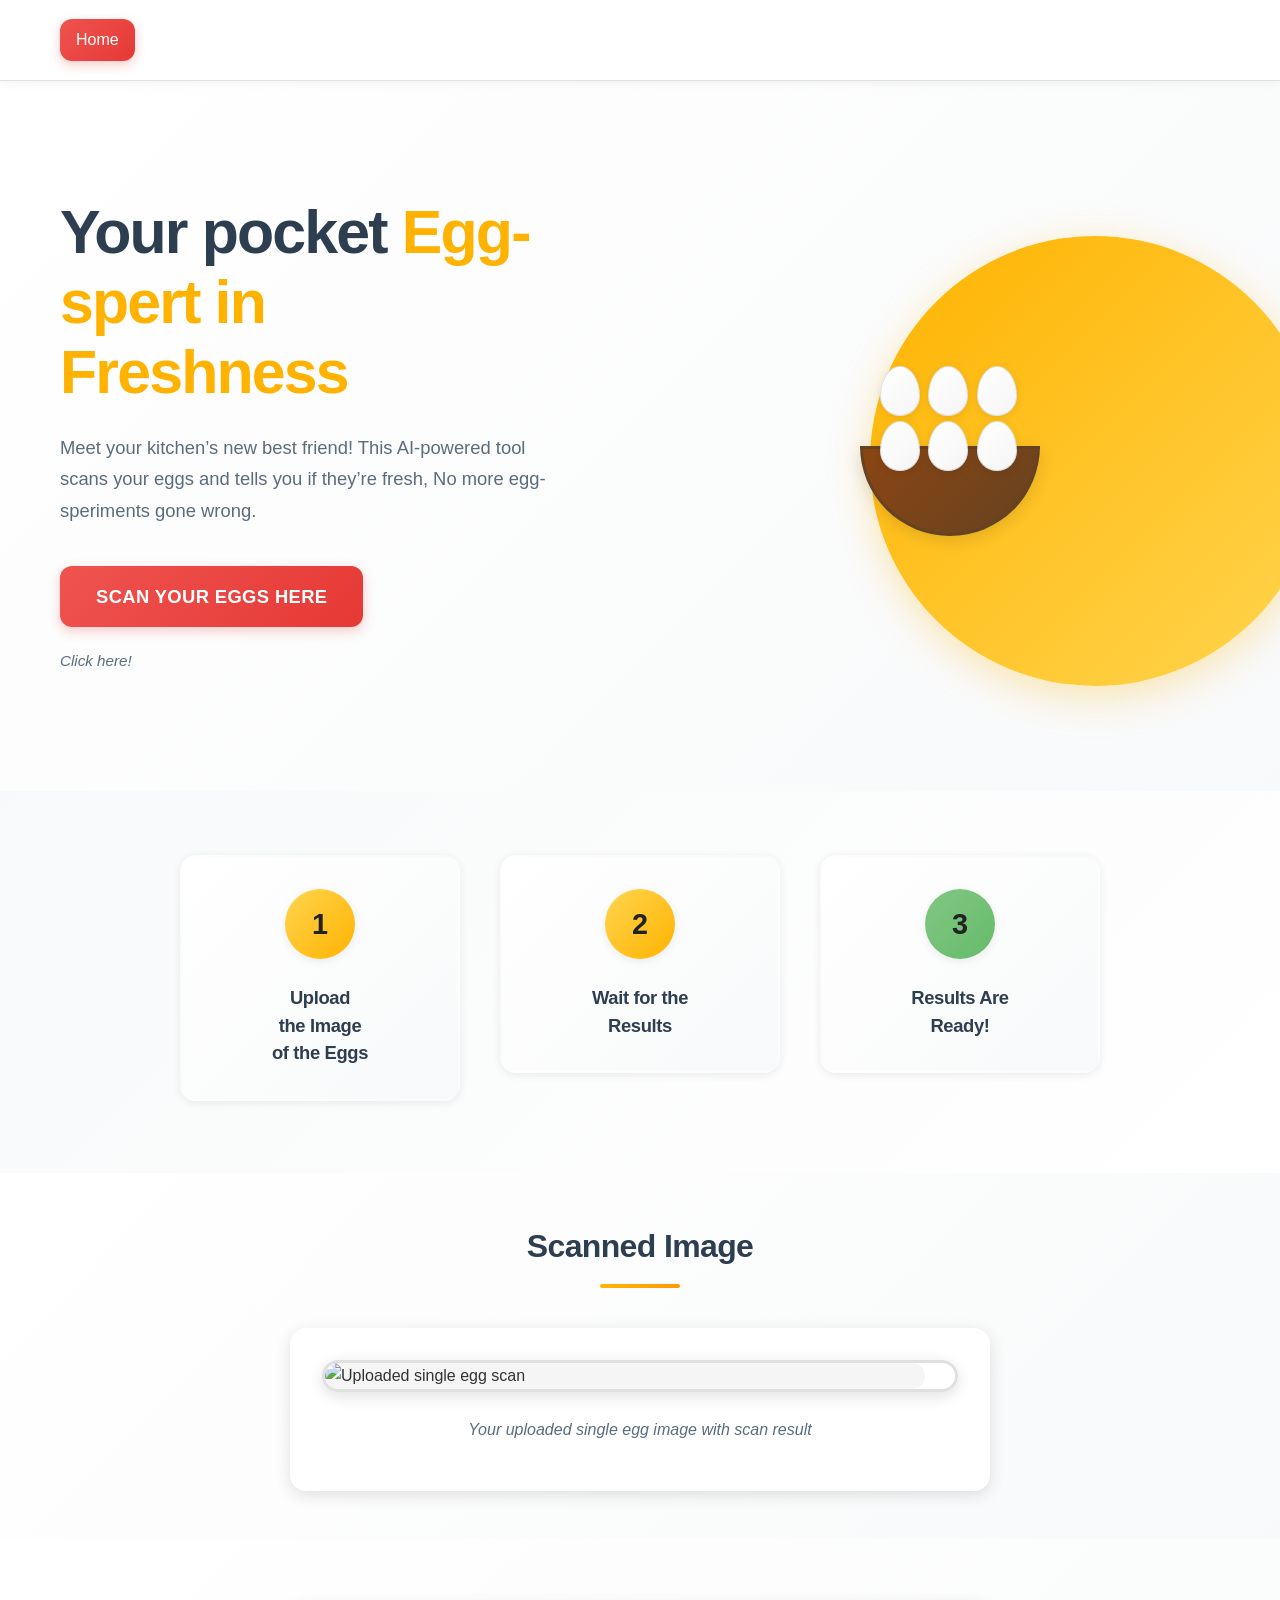
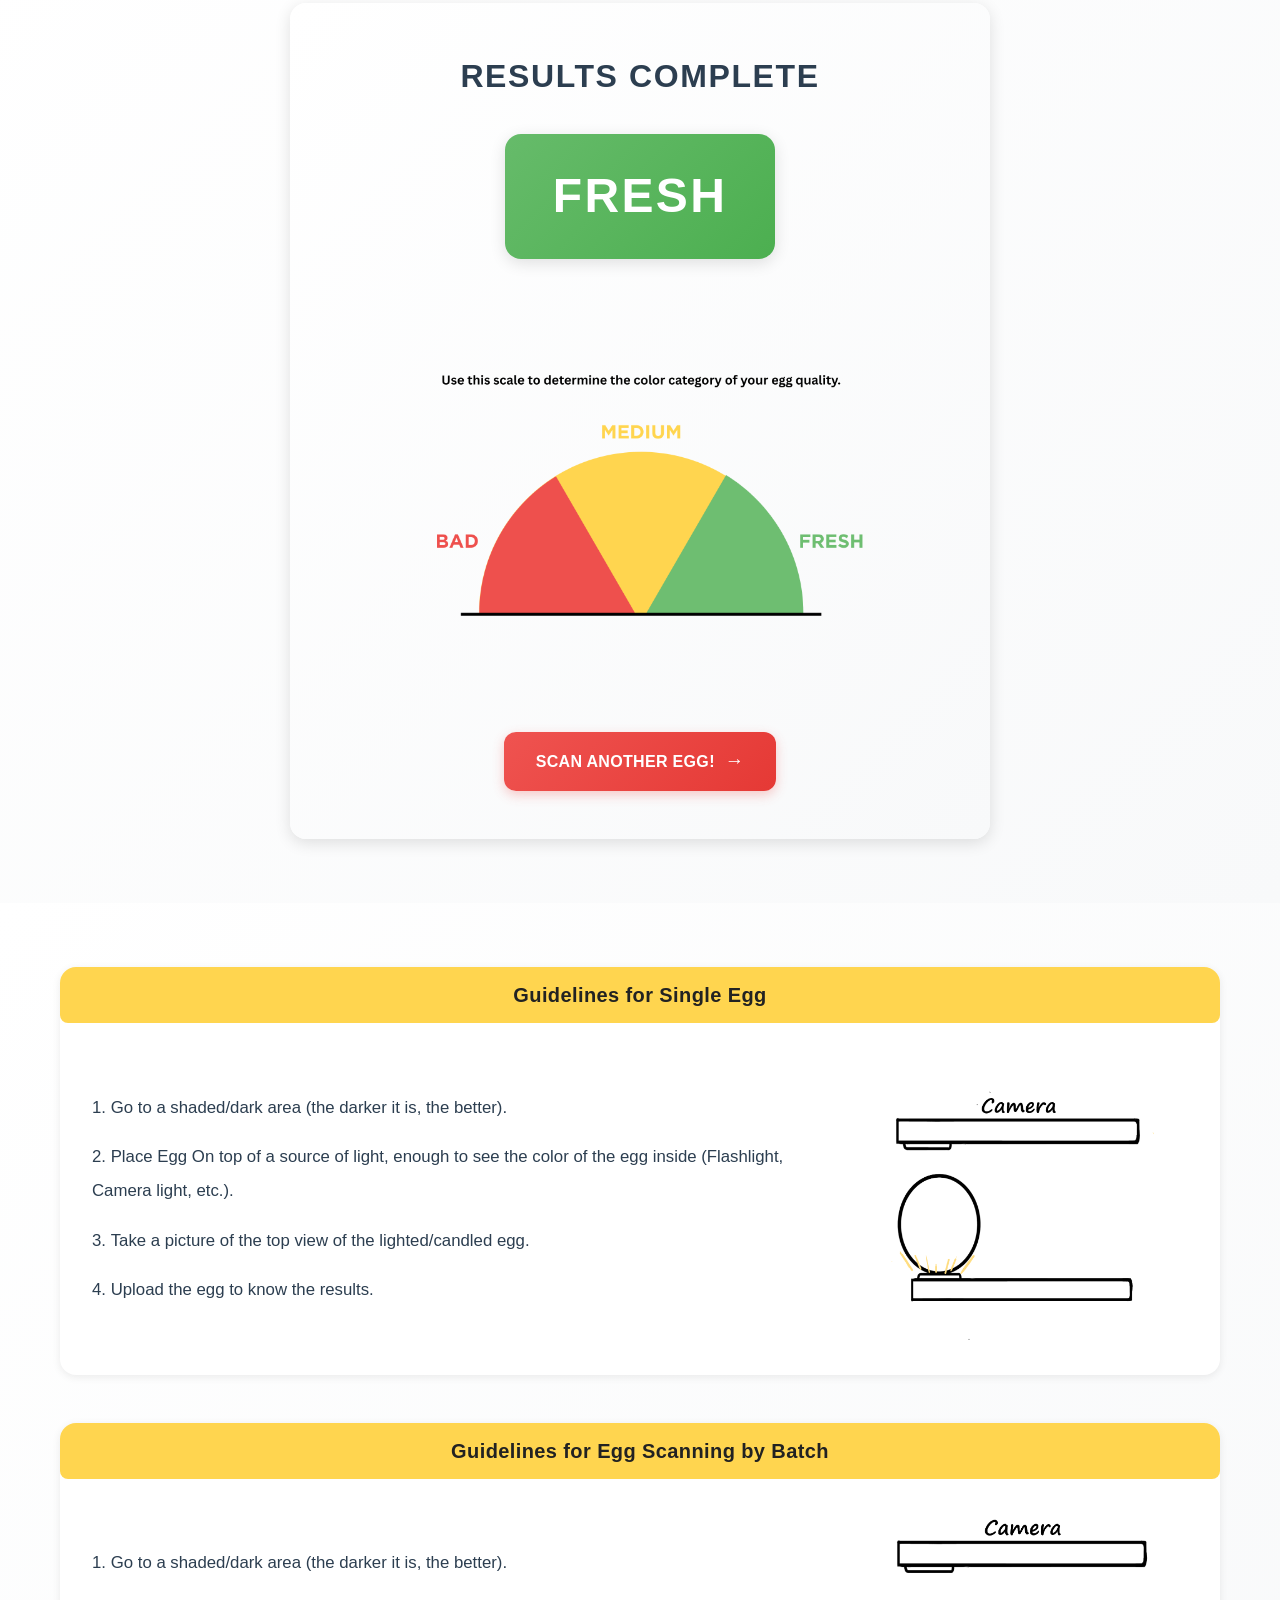
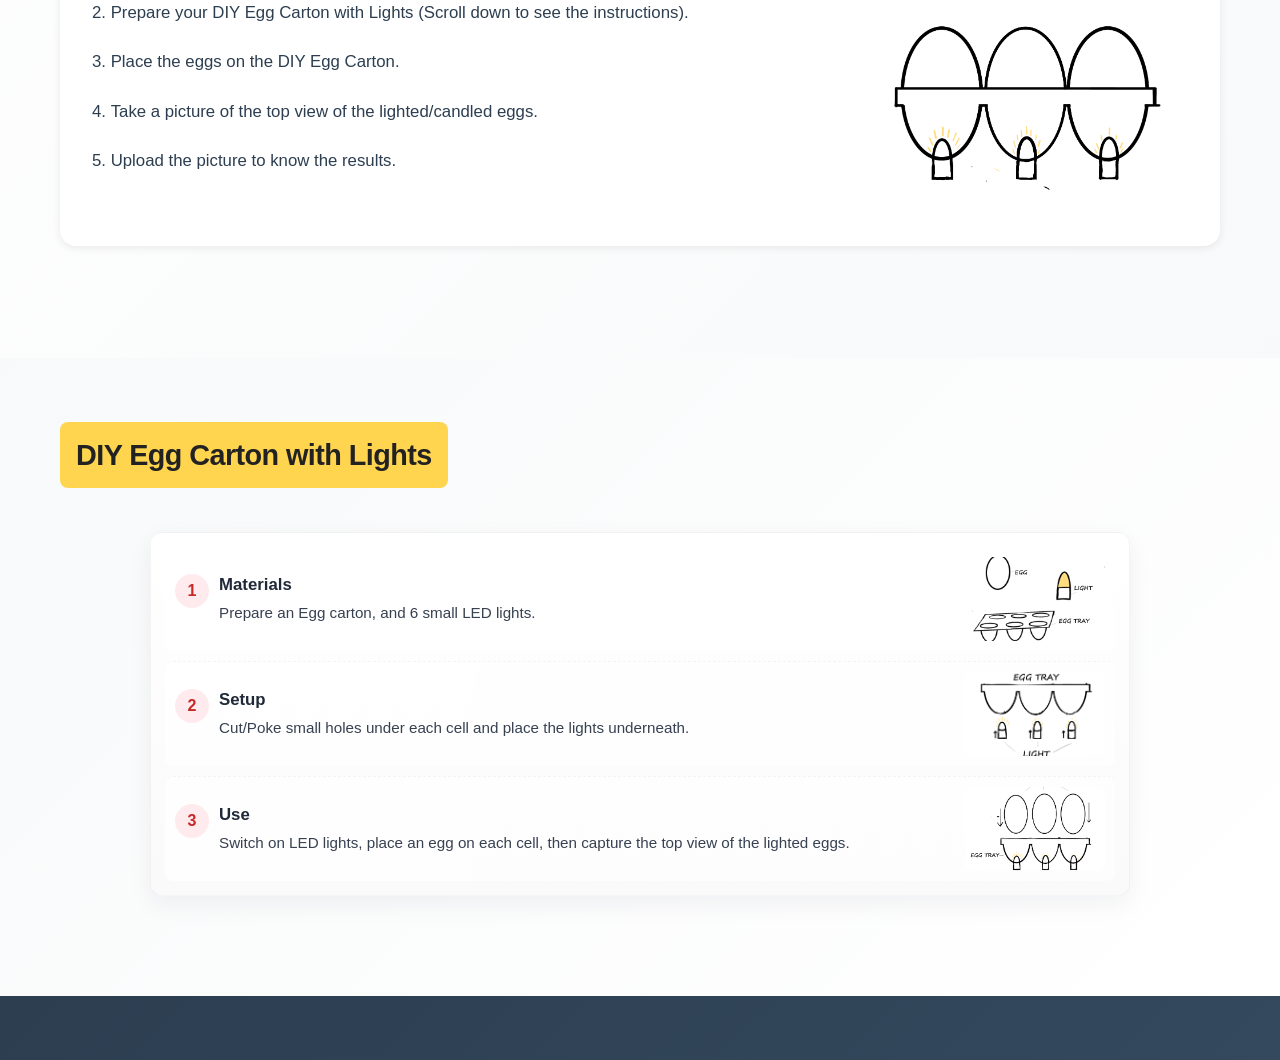
==== individual-results.html @ ca2c3ca2 "update" ====
<!DOCTYPE html>
<html lang="en">
<head>
    <meta charset="UTF-8">
    <meta name="viewport" content="width=device-width, initial-scale=1.0">
    <title>Scan Results - Fresh Eggs Scanner</title>
    <link rel="stylesheet" href="styles/main.css">
</head>
<body>
    <!-- Header Navigation -->
    <header class="header">
        <div class="container">
            <nav class="nav">
                <div class="nav-right">
                    <a href="index.html" class="nav-btn btn-red">Home</a>
                </div>
            </nav>
        </div>
    </header>

    <!-- Main Content -->
    <main>
        <!-- Hero Section -->
        <section class="hero">
            <div class="container">
                <div class="hero-content">
                    <div class="hero-left">
                        <h1 class="hero-title">
                             Your pocket <span class="text-yellow">Egg-spert in <br>
                            Freshness
                        </h1>
                        <p class="hero-description">
                            Meet your kitchen’s new best friend! This AI-powered tool scans your eggs and tells you if they’re fresh, No more egg-speriments gone wrong.
                        </p>
                        <a href="#upload-section" onclick = "gotoindividualupload()" class="btn btn-red hero-cta">SCAN YOUR EGGS HERE</a>
                        <p class="click-here">Click here!</p>
                    </div>
                    <div class="hero-right">
                        <div class="yellow-circle"></div>
                        <div class="egg-bowl">
                            <div class="bowl-container">
                                <div class="bowl"></div>
                                <div class="eggs">
                                    <div class="egg"></div>
                                    <div class="egg"></div>
                                    <div class="egg"></div>
                                    <div class="egg"></div>
                                    <div class="egg"></div>
                                    <div class="egg"></div>
                                </div>
                            </div>
                        </div>
                    </div>
                </div>
            </div>
        </section>

        <!-- Process Steps Section -->
        <section class="process-steps">
            <div class="container">
                <div class="steps-grid">
                    <div class="step">
                        <div class="step-icon yellow">1</div>
                        <h3 class="step-title">Upload<br>the Image<br>of the Eggs</h3>
                    </div>
                    <div class="step">
                        <div class="step-icon yellow">2</div>
                        <h3 class="step-title">Wait for the<br>Results</h3>
                    </div>
                    <div class="step">
                        <div class="step-icon green">3</div>
                        <h3 class="step-title">Results Are<br>Ready!</h3>
                    </div>
                </div>
            </div>
        </section>

        <!-- Uploaded Image Viewer Section -->
        <section class="image-viewer-section">
            <div class="container">
                <h2 class="section-title">Scanned Image</h2>
                <div class="image-viewer">
                    <div class="image-container">
                        <img src="https://via.placeholder.com/400x400/4CAF50/000000?text=Single+Egg+Scan" 
                             alt="Uploaded single egg scan" 
                             class="scanned-image" 
                             id="scannedImage">
                        <div class="image-overlay">
                            <button class="zoom-btn" onclick="openImageModal()">🔍 View Full Size</button>
                        </div>
                    </div>
                    <p class="image-caption">Your uploaded single egg image with scan result</p>
                </div>
            </div>
        </section>

        <!-- Results Section -->
        <section class="results-section">
            <div class="container">
                <div class="results-container">
                    <h2 class="results-header">RESULTS COMPLETE</h2>
                    
                    <div class="result-status">
                        <div class="status-label fresh-status">FRESH</div>
                    </div>
                    
                    
                    <div class="gauge-container">
                        <img src="images/gauge.png" alt="Quality Gauge" class="quality-gauge zoomable" loading="lazy">
                    </div>
                    
                    <div class="scan-another-result">
                        <a href="#upload-section" onclick= "gotoindividualupload()" class="btn btn-red">
                            SCAN ANOTHER EGG! 
                            <span class="arrow">→</span>
                        </a>
                    </div>
                </div>
            </div>
        </section>

        
<!-- Guidelines Section -->
        <section class="guidelines">
            <div class="container">
                
                <!-- Guidelines for Single Egg -->
               <div class="guideline-section">
                    <div class="guideline-header yellow">Guidelines for Single Egg</div>
                    <div class="guideline-content">
                        <div class="guideline-columns-container">
                            <div class="guideline-column">
                                <div class="guideline-content-wrapper">
                                    <div class="guideline-text">
                                        <ol>
                                            <li>Go to a shaded/dark area (the darker it is, the better).</li>
                                            <li>Place Egg On top of a source of light, enough to see the color of the egg inside (Flashlight, Camera light, etc.).</li>
                                             <li>Take a picture of the top view of the lighted/candled egg.</li>
                                            <li>Upload the egg to know the results.</li>
                                        </ol>
                                    </div>
                                </div>
                            </div>
                            <div class="guideline-column">
                                <div class="guideline-content-wrapper">
                                    <div class="guideline-image">
                               <img src="images/SINGLE.png" alt="Single egg example" class="zoomable" loading="lazy">
                            </div>
                                </div>
                            </div>
                        </div>
                    </div>
                </div>
                <!-- Guidelines for Egg Scanning by Batch -->
                <div class="guideline-section">
                    <div class="guideline-header yellow">Guidelines for Egg Scanning by Batch</div>
                    <div class="guideline-content">
                        <div class="guideline-columns-container">
                            <div class="guideline-column">
                                <div class="guideline-content-wrapper">
                                    <div class="guideline-text">
                                        <ol>
                                            <li>Go to a shaded/dark area (the darker it is, the better).</li>
                                            <li>Prepare your DIY Egg Carton with Lights (Scroll down to see the instructions).</li>
                                             <li>Place the eggs on the DIY Egg Carton.</li>
                                            <li>Take a picture of the top view of the lighted/candled eggs.</li>
                                            <li>Upload the picture to know the results.</li>
                                        </ol>
                                    </div>
                                </div>
                            </div>
                            <div class="guideline-column">
                                <div class="guideline-content-wrapper">
                                    <div class="guideline-image">
                               <img src="images/BATCH.png" alt="Batch egg example" class="zoomable" loading="lazy">
                            </div>
                                </div>
                            </div>
                        </div>
                    </div>
                </div>

                <!-- 
                <div class="text-center mb-3">
                    <a href="#upload-section" class="btn btn-red">SCAN YOUR EGGS NOW!</a>
                    <p class="click-here">Click here!</p>
                </div>
                -->
            </div>
        </section>

        <!-- DIY Section -->
        <section class="diy-panel" aria-labelledby="diy-title">
            <div class="container">
                <h2 id="diy-title" class="diy-title">DIY Egg Carton with Lights</h2>

                <div class="diy-card">
                    <div class="diy-steps">
                        <div class="diy-step" aria-label="Step 1: Materials">
                            <div>
                                <div style="display:flex;align-items:flex-start;">
                                    <div class="diy-step-number">1</div>
                                    <div class="diy-text">
                                        <strong>Materials</strong>
                                        <div style="margin-top:6px;font-size:0.95rem;color: #374151;">
                                            Prepare an Egg carton, and 6 small LED lights.
                                        </div>
                                    </div>
                                </div>
                            </div>
                            <div class="diy-thumb">
                                <img src="images/STEP 1.png" alt="Materials" class="zoomable" loading="lazy">
                            </div>
                        </div>

                        <div class="diy-step" aria-label="Step 2: Setup">
                            <div>
                                <div style="display:flex;align-items:flex-start;">
                                    <div class="diy-step-number">2</div>
                                    <div class="diy-text">
                                        <strong>Setup</strong>
                                        <div style="margin-top:6px;font-size:0.95rem;color: #374151;">
                                            Cut/Poke small holes under each cell and place the lights underneath.
                                        </div>
                                    </div>
                                </div>
                            </div>
                            <div class="diy-thumb">
                                <img src="images/STEP 2.png" alt="Setup" class="zoomable" loading="lazy">
                            </div>
                        </div>

                        <div class="diy-step" aria-label="Step 3: Use">
                            <div>
                                <div style="display:flex;align-items:flex-start;">
                                    <div class="diy-step-number">3</div>
                                    <div class="diy-text">
                                        <strong>Use</strong>
                                        <div style="margin-top:6px;font-size:0.95rem;color: #374151;">
                                            Switch on LED lights, place an egg on each cell, then capture the top view of the lighted eggs.
                                        </div>
                                    </div>
                                </div>
                            </div>
                            <div class="diy-thumb">
                                <img src="images/STEP 3.png" alt="Final" class="zoomable" loading="lazy">
                            </div>
                        </div>
                    </div>
                </div>
            </div>
        </section>

        <!-- Footer -->
        <footer class="footer">
            <div class="container">
                <!-- Footer content can be added here if needed -->
            </div>
        </footer>
    </main>

    <!-- Image Modal -->
    <div id="imageModal" class="image-modal">
        <div class="modal-content">
            <span class="close-modal" onclick="closeImageModal()">&times;</span>
            <img id="modalImage" class="modal-image" alt="Full size scanned image">
            <div class="modal-caption">
                <p>Full size view of your single egg scan</p>
            </div>
        </div>
    </div>

    <!-- Image Viewer Modal for Guidelines -->
    <div id="image-viewer" class="image-viewer" aria-hidden="true" role="dialog" aria-label="Image viewer">
        <button class="iv-close" aria-label="Close image viewer">&times;</button>
        <img class="iv-img" src="" alt="">
    </div>

    <!-- Scripts -->
    <script>
        // Smooth scrolling for anchor links
        document.querySelectorAll('a[href^="#"]').forEach(anchor => {
            anchor.addEventListener('click', function (e) {
                e.preventDefault();
                const target = document.querySelector(this.getAttribute('href'));
                if (target) {
                    target.scrollIntoView({
                        behavior: 'smooth',
                        block: 'start'
                    });
                }
            });
        });

        // Image modal functionality
        function openImageModal() {
            const modal = document.getElementById('imageModal');
            const modalImage = document.getElementById('modalImage');
            const scannedImage = document.getElementById('scannedImage');
            
            modal.style.display = 'block';
            modalImage.src = scannedImage.src;
            modalImage.alt = scannedImage.alt;
            
            // Prevent body scrolling when modal is open
            document.body.style.overflow = 'hidden';
        }

        function closeImageModal() {
            const modal = document.getElementById('imageModal');
            modal.style.display = 'none';
            
            // Restore body scrolling
            document.body.style.overflow = 'auto';
        }

        // Close modal when clicking outside the image
        document.getElementById('imageModal').addEventListener('click', function(e) {
            if (e.target === this) {
                closeImageModal();
            }
        });

        // Close modal with Escape key
        document.addEventListener('keydown', function(e) {
            if (e.key === 'Escape') {
                closeImageModal();
            }
        });

        // Load uploaded image and results
        document.addEventListener('DOMContentLoaded', function() {
            // Load the uploaded image

            const uploadedImageUrl = localStorage.getItem('eggImage') ||
                'https://via.placeholder.com/400x400/4CAF50/000000?text=Single+Egg+Scan';

            document.getElementById('scannedImage').src = uploadedImageUrl;
            
            // Load and display prediction results
            const results = localStorage.getItem('eggQualityResults');
            if (results) {
                const resultData = JSON.parse(results);
                displayResults(resultData);
            }
        });
        function gotoindividualupload(){
            window.location.href = 'individual-upload.html';
        }
        // Function to display prediction results
        function displayResults(result) {
            // Update status label
            const statusLabel = document.querySelector('.status-label');
            statusLabel.textContent = result.quality;
            statusLabel.className = 'status-label';

            if (result.quality === 'GOOD' || result.quality === 'FRESH') {
                statusLabel.classList.add('good-status');
            } else if (result.quality === 'MEDIUM') {
                statusLabel.classList.add('medium-status');
            } else {
                statusLabel.classList.add('bad-status');
            }

            // Update metrics
            const yolkMetric = document.querySelector('.metric-value');
            const whiteMetric = document.querySelectorAll('.metric-value')[1];

            yolkMetric.textContent = result.yolk_score + '%';
            whiteMetric.textContent = result.white_score + '%';
        }
    </script>

    <script>
        // Image viewer for zoomable guideline images
        (function(){
            const viewer = document.getElementById('image-viewer');
            if (!viewer) return;
            
            const ivImg = viewer.querySelector('.iv-img');
            const ivClose = viewer.querySelector('.iv-close');
            const zoomables = document.querySelectorAll('.zoomable');
            let lastFocused = null;

            function open(src, alt){
                lastFocused = document.activeElement;
                ivImg.src = '';
                ivImg.alt = alt || '';
                viewer.classList.add('show');
                viewer.setAttribute('aria-hidden', 'false');
                document.body.style.overflow = 'hidden';

                const img = new Image();
                img.onload = function(){
                    ivImg.src = src;
                    ivImg.alt = alt || '';
                    ivClose.focus();
                };
                img.onerror = function(){
                    ivImg.src = src;
                    ivClose.focus();
                };
                img.src = src;
            }
            
            function close(){
                viewer.classList.remove('show');
                viewer.setAttribute('aria-hidden', 'true');
                ivImg.src = '';
                document.body.style.overflow = '';
                if (lastFocused && typeof lastFocused.focus === 'function') lastFocused.focus();
            }

            zoomables.forEach(img => {
                img.style.cursor = 'zoom-in';
                img.addEventListener('click', (e) => {
                    const full = img.dataset && img.dataset.full ? img.dataset.full : img.currentSrc || img.src;
                    open(full, img.alt || '');
                    e.stopPropagation();
                });
            });

            ivClose.addEventListener('click', close);
            viewer.addEventListener('click', e => {
                if (e.target === viewer) close();
            });
            ivImg.addEventListener('click', function(e){
                e.stopPropagation();
            });
            document.addEventListener('keydown', e => {
                if (e.key === 'Escape' && viewer.classList.contains('show')) close();
            });
        })();
    </script>
</body>
</html>
---- styles/main.css ----
/* ===== CSS RESET AND BASE STYLES ===== */
* {
    margin: 0;
    padding: 0;
    box-sizing: border-box;
}

html {
    scroll-behavior: smooth;
}

body {
    font-family: 'Segoe UI', 'Roboto', 'Helvetica Neue', Arial, sans-serif;
    line-height: 1.6;
    color: #333;
    background: linear-gradient(135deg, #fdfbfb 0%, #f7f7f7 100%);
    opacity: 0;
    animation: fadeIn 0.6s ease-in forwards;
}

/* ===== CSS VARIABLES ===== */
:root {
    --primary-yellow: #FFB300;
    --primary-yellow-light: #FFD54F;
    --secondary-green: #66BB6A;
    --accent-red: #EF5350;
    --accent-orange: #FF9800;
    --text-dark: #2C3E50;
    --text-light: #5A6C7D;
    --background-light: #F8F9FA;
    --background-section: #FFFFFF;
    --border-color: #E0E0E0;
    --shadow-light: 0 2px 8px rgba(0,0,0,0.08);
    --shadow-medium: 0 4px 16px rgba(0,0,0,0.12);
    --shadow-heavy: 0 8px 24px rgba(0,0,0,0.18);
    --transition-fast: 0.2s cubic-bezier(0.4, 0, 0.2, 1);
    --transition-normal: 0.3s cubic-bezier(0.4, 0, 0.2, 1);
    --border-radius: 12px;
    --border-radius-large: 16px;
}

/* ===== TYPOGRAPHY ===== */
h1, h2, h3, h4, h5, h6 {
    font-weight: 700;
    margin-bottom: 1rem;
    color: var(--text-dark);
    letter-spacing: -0.02em;
}

p {
    margin-bottom: 1rem;
    color: var(--text-light);
    font-size: 1.05rem;
    line-height: 1.7;
}

/* ===== UTILITY CLASSES ===== */
.container {
    max-width: 1200px;
    margin: 0 auto;
    padding: 0 20px;
}

.text-center {
    text-align: center;
}

.mb-2 {
    margin-bottom: 2rem;
}

.mb-3 {
    margin-bottom: 3rem;
}

.text-yellow {
    color: var(--primary-yellow);
}

/* ===== BUTTON STYLES ===== */
.btn {
    display: inline-flex;
    align-items: center;
    justify-content: center;
    gap: 10px;
    padding: 14px 32px;
    border: none;
    border-radius: var(--border-radius);
    text-decoration: none;
    font-weight: 600;
    text-align: center;
    cursor: pointer;
    transition: all var(--transition-normal);
    font-size: 1rem;
    letter-spacing: 0.02em;
    position: relative;
    overflow: hidden;
}

.btn::before {
    content: '';
    position: absolute;
    top: 50%;
    left: 50%;
    width: 0;
    height: 0;
    border-radius: 50%;
    background: rgba(255, 255, 255, 0.3);
    transform: translate(-50%, -50%);
    transition: width 0.6s, height 0.6s;
}

.btn:hover::before {
    width: 300px;
    height: 300px;
}

.btn:hover {
    transform: translateY(-3px);
    box-shadow: var(--shadow-medium);
}

.btn:active {
    transform: translateY(-1px);
    box-shadow: var(--shadow-light);
}

.btn:focus {
    outline: 3px solid var(--primary-yellow-light);
    outline-offset: 3px;
}

.btn-red {
    background: linear-gradient(135deg, #EF5350 0%, #E53935 100%);
    color: white;
    box-shadow: 0 4px 12px rgba(239, 83, 80, 0.3);
}

.btn-red:hover {
    background: linear-gradient(135deg, #E53935 0%, #D32F2F 100%);
    box-shadow: 0 6px 20px rgba(239, 83, 80, 0.4);
}

.btn-orange {
    background: linear-gradient(135deg, #FF9800 0%, #F57C00 100%);
    color: white;
    box-shadow: 0 4px 12px rgba(255, 152, 0, 0.3);
}

.btn-orange:hover {
    background: linear-gradient(135deg, #F57C00 0%, #EF6C00 100%);
    box-shadow: 0 6px 20px rgba(255, 152, 0, 0.4);
}

.arrow {
    font-size: 1.2rem;
    font-weight: bold;
    transition: transform var(--transition-fast);
}

.btn:hover .arrow {
    transform: translateX(4px);
}

/* ===== HEADER STYLES ===== */
.header {
    background: rgba(255, 255, 255, 0.95);
    backdrop-filter: blur(10px);
    padding: 1.2rem 0;
    border-bottom: 1px solid var(--border-color);
    position: sticky;
    top: 0;
    z-index: 1000;
    box-shadow: 0 2px 10px rgba(0, 0, 0, 0.05);
}

.nav {
    display: flex;
    justify-content: space-between;
    align-items: center;
}

.nav-left {
    display: flex;
    align-items: center;
}

.hamburger-menu {
    display: flex;
    flex-direction: column;
    cursor: pointer;
    gap: 4px;
    padding: 8px;
    border-radius: var(--border-radius);
    transition: all var(--transition-normal);
}

.hamburger-menu:hover {
    background-color: var(--background-light);
}

.hamburger-menu span {
    width: 25px;
    height: 3px;
    background-color: var(--text-dark);
    transition: all var(--transition-normal);
}

.hamburger-menu:hover span {
    background-color: var(--accent-red);
}

.nav-right {
    display: flex;
    gap: 1rem;
    align-items: center;
}

.nav-btn {
    padding: 8px 16px;
    text-decoration: none;
    color: var(--text-dark);
    border-radius: var(--border-radius);
    transition: all var(--transition-normal);
}

.nav-btn:hover {
    background-color: var(--background-light);
    transform: translateY(-1px);
}

.nav-btn.btn-red {
    background-color: var(--accent-red);
    color: white;
}

.nav-btn.btn-red:hover {
    background-color: #d32f2f;
}

.nav-btn:focus {
    outline: 2px solid var(--primary-yellow);
    outline-offset: 2px;
}

/* ===== HERO SECTION ===== */
.hero {
    padding: 5rem 0;
    position: relative;
    overflow: hidden;
    background: linear-gradient(135deg, #FFFFFF 0%, #F8F9FA 100%);
    z-index: 1;
}

.hero-content {
    display: grid;
    grid-template-columns: 1fr 1fr;
    gap: 5rem;
    align-items: center;
    min-height: 550px;
}

.hero-left {
    z-index: 2;
    animation: slideInLeft 0.8s ease-out;
}

.hero-title {
    font-size: 3.8rem;
    font-weight: 800;
    color: var(--text-dark);
    margin-bottom: 1.5rem;
    line-height: 1.15;
    letter-spacing: -0.03em;
}

.hero-description {
    font-size: 1.15rem;
    color: var(--text-light);
    margin-bottom: 2.5rem;
    line-height: 1.7;
    max-width: 90%;
}

.hero-cta {
    font-size: 1.15rem;
    padding: 16px 36px;
    margin-bottom: 0.8rem;
    display: inline-block;
}

.click-here {
    color: var(--text-light);
    font-size: 0.95rem;
    margin: 0;
    font-style: italic;
}

.hero-right {
    position: relative;
    display: flex;
    justify-content: center;
    align-items: center;
    animation: slideInRight 0.8s ease-out;
}

/* Yellow Background Element */
.yellow-circle {
    position: absolute;
    top: -100px;
    right: -100px;
    width: 450px;
    height: 450px;
    background: linear-gradient(135deg, var(--primary-yellow) 0%, var(--primary-yellow-light) 100%);
    border-radius: 50%;
    z-index: 1;
    animation: pulse 3s ease-in-out infinite;
    box-shadow: 0 10px 40px rgba(255, 179, 0, 0.3);
}

/* Egg Bowl Styles */
.egg-bowl {
    position: relative;
    z-index: 2;
    animation: float 3s ease-in-out infinite;
}

.bowl-container {
    position: relative;
    width: 200px;
    height: 200px;
}

.bowl {
    position: absolute;
    bottom: 0;
    left: 50%;
    transform: translateX(-50%);
    width: 180px;
    height: 90px;
    background: linear-gradient(135deg, #8B4513 0%, #654321 100%);
    border-radius: 0 0 90px 90px;
    border: 3px solid #654321;
    box-shadow: var(--shadow-medium);
}

.eggs {
    position: absolute;
    top: 20px;
    left: 50%;
    transform: translateX(-50%);
    width: 160px;
    height: 120px;
    display: grid;
    grid-template-columns: repeat(3, 1fr);
    grid-template-rows: repeat(2, 1fr);
    gap: 5px;
    padding: 10px;
}

.egg {
    width: 40px;
    height: 50px;
    background: linear-gradient(135deg, #FFFFFF 0%, #F5F5F5 100%);
    border-radius: 50% 50% 50% 50% / 60% 60% 40% 40%;
    border: 1px solid var(--border-color);
    box-shadow: var(--shadow-light);
    transition: all var(--transition-normal);
}

.egg:hover {
    transform: scale(1.1) rotate(5deg);
    box-shadow: var(--shadow-medium);
}

/* ===== PROCESS STEPS SECTION ===== */
.process-steps {
    padding: 4rem 0;
    background-color: var(--background-section);
}

/* Ensure steps always remain side-by-side: 3 equal columns that shrink */
.steps-grid {
    display: grid;
    grid-template-columns: repeat(3, minmax(0, 1fr)); /* always three columns */
    gap: 0.75rem;
    align-items: start;
    justify-items: center;
    width: 100%;
    box-sizing: border-box;
    padding-bottom: 8px;
}

/* Each step fills its column and wraps content internally */
.step {
    width: 100%;
    min-width: 0; /* allow content to shrink/wrap within column */
    box-sizing: border-box;
    display: flex;
    flex-direction: column;
    align-items: center;
    padding: clamp(6px, 1.2vw, 12px);
    gap: 6px;
}

/* Icon and title sizing */
.step .step-icon {
    width: clamp(34px, 5vw, 56px);
    height: clamp(34px, 5vw, 56px);
    display: center;
    align-items: center;
    justify-content: center;
    border-radius: 50%;
    flex-shrink: 0;
    font-weight: 700;
}

.step .step-title {
    text-align: center;
    font-size: clamp(0.82rem, 1.6vw, 1rem);
    line-height: 1.1;
    white-space: normal;
    overflow-wrap: anywhere;
    word-break: break-word;
    margin: 0;
}

/* On wide screens distribute spacing */
@media (min-width: 1000px) {
    .steps-grid {
        gap: 1.5rem;
    }
}

/* Small screens: keep steps side-by-side (still 3 columns), reduce padding and font sizes */
@media (max-width: 760px) {
    .step {
        padding: 8px;
    }
    .step .step-icon {
        width: 40px;
        height: 40px;
    }
    .step .step-title {
        font-size: 0.9rem;
    }
}

/* Very small screens: compact sizes but remain side-by-side */
@media (max-width: 420px) {
    .step {
        padding: 6px;
    }
    .step .step-icon {
        width: 36px;
        height: 36px;
        font-size: 0.95rem;
    }
    .step .step-title {
        font-size: 0.85rem;
    }
}

/* reduce padding and font-sizes on very small screens but keep 3 columns */
@media (max-width: 520px) {
    .steps-grid {
        gap: 0.5rem;
    }
    .step {
        padding: 6px;
    }
    .step .step-icon {
        width: 36px;
        height: 36px;
        font-size: 0.95rem;
    }
    .step .step-title {
        font-size: 0.82rem;
        line-height: 1.05;
    }
}

/* ===== UPLOAD SECTION ===== */
.upload-section {
    padding: 4rem 0;
    background: linear-gradient(135deg, #FFFFFF 0%, #F8F9FA 100%);
}

#upload-section {
    scroll-margin-top: 2rem;
}

.upload-container {
    max-width: 650px;
    margin: 0 auto;
}

.upload-area {
    border: 3px dashed var(--border-color);
    border-radius: var(--border-radius-large);
    background: linear-gradient(135deg, #FFF9E6 0%, #FFF3D6 100%);
    padding: 4rem 2rem;
    text-align: center;
    transition: all var(--transition-normal);
    position: relative;
    overflow: hidden;
}

.upload-area::before {
    content: '';
    position: absolute;
    top: -50%;
    left: -50%;
    width: 200%;
    height: 200%;
    background: radial-gradient(circle, rgba(255, 179, 0, 0.1) 0%, transparent 70%);
    opacity: 0;
    transition: opacity var(--transition-normal);
}

.upload-area:hover::before {
    opacity: 1;
}

.warning-text {
    text-align: center;
    color: var(--accent-red);
    font-weight: 600;
    font-size: 1rem;
    padding: 1rem;
    background: rgba(239, 83, 80, 0.1);
    border-radius: var(--border-radius);
    margin-bottom: 1.5rem;
}

.upload-area:hover {
    border-color: var(--accent-orange);
    background: linear-gradient(135deg, #FFF3D6 0%, #FFEFC0 100%);
    box-shadow: var(--shadow-medium);
    transform: translateY(-2px);
}

.upload-area:hover .upload-icon {
    transform: scale(1.08) rotate(5deg);
}

.upload-icon {
    position: relative;
    width: 80px;
    height: 80px;
    margin: 0 auto 2rem;
    display: flex;
    align-items: center;
    justify-content: center;
    transition: transform var(--transition-normal);
}

.icon-image {
    width: 60px;
    height: 45px;
    background-color: var(--accent-orange);
    border-radius: var(--border-radius);
    position: relative;
}

.icon-image::before {
    content: '';
    position: absolute;
    top: 8px;
    right: 8px;
    width: 12px;
    height: 12px;
    background-color: #fff;
    border-radius: 50%;
}

.icon-image::after {
    content: '';
    position: absolute;
    bottom: 5px;
    left: 5px;
    width: 0;
    height: 0;
    border-left: 15px solid transparent;
    border-right: 15px solid transparent;
    border-bottom: 12px solid #fff;
}

.icon-plus {
    position: absolute;
    bottom: -5px;
    right: -5px;
    width: 25px;
    height: 25px;
    background-color: var(--accent-orange);
    border-radius: 50%;
    display: flex;
    align-items: center;
    justify-content: center;
    color: white;
    font-weight: bold;
    font-size: 1.2rem;
    border: 2px solid white;
}

.browse-btn {
    font-size: 1.1rem;
    padding: 12px 30px;
}

.upload-hint {
    margin-top: 1rem;
    color: var(--text-light);
    font-size: 0.9rem;
    font-style: italic;
}

/* Upload Options */
.upload-options {
    display: grid;
    grid-template-columns: 1fr 1fr;
    gap: 2.5rem;
    margin-top: 3rem;
    max-width: 900px;
    margin-left: auto;
    margin-right: auto;
}

.upload-choice {
    background: linear-gradient(135deg, #FFFFFF 0%, #F8F9FA 100%);
    padding: 2.5rem;
    border-radius: var(--border-radius-large);
    text-align: center;
    border: 2px solid var(--border-color);
    transition: all var(--transition-normal);
    position: relative;
    overflow: hidden;
}

.upload-choice::before {
    content: '';
    position: absolute;
    top: 0;
    left: 0;
    right: 0;
    height: 4px;
    background: linear-gradient(90deg, var(--primary-yellow) 0%, var(--accent-orange) 100%);
    transform: scaleX(0);
    transition: transform var(--transition-normal);
}

.upload-choice:hover::before {
    transform: scaleX(1);
}

.upload-choice:hover {
    border-color: var(--primary-yellow);
    transform: translateY(-5px);
    box-shadow: var(--shadow-heavy);
}

.upload-choice h3 {
    font-size: 1.4rem;
    color: var(--text-dark);
    margin-bottom: 0.8rem;
    font-weight: 700;
}

.upload-choice p {
    color: var(--text-light);
    margin-bottom: 1.8rem;
    font-size: 1rem;
    line-height: 1.6;
}

.upload-choice .btn {
    font-size: 1.05rem;
    padding: 12px 24px;
}

/* Batch Upload Specific */
.batch-upload {
    border-color: var(--secondary-green);
}

.batch-upload:hover {
    border-color: #388E3C;
    background-color: #f1f8e9;
}

/* Upload Indicators */
.batch-indicator,
.individual-indicator {
    text-align: center;
    margin-bottom: 2rem;
}

.batch-indicator .step-icon,
.individual-indicator .step-icon {
    font-size: 2.5rem;
    width: 100px;
    height: 100px;
}

/* ===== SCAN BUTTON SECTION ===== */
.scan-button-section {
    padding: 2rem 0;
    background-color: white;
}

.scan-btn {
    font-size: 1.2rem;
    padding: 15px 35px;
}

/* ===== IMAGE VIEWER SECTION ===== */
.image-viewer-section {
    padding: 3rem 0;
    background-color: var(--background-section);
}

.section-title {
    font-size: 2rem;
    font-weight: 700;
    color: var(--text-dark);
    text-align: center;
    margin-bottom: 2.5rem;
    letter-spacing: -0.02em;
    position: relative;
    padding-bottom: 1rem;
    z-index: 1;
}

.section-title::after {
    content: '';
    position: absolute;
    bottom: 0;
    left: 50%;
    transform: translateX(-50%);
    width: 80px;
    height: 4px;
    background: linear-gradient(90deg, var(--primary-yellow) 0%, var(--accent-orange) 100%);
    border-radius: 2px;
    z-index: 1;
}

.image-viewer {
    position: fixed;
    inset: 0;
    display: none;
    align-items: center;
    justify-content: center;
    background: rgba(0,0,0,0.85);
    z-index: 1200;
    padding: 20px;
    box-sizing: border-box;
}

.image-viewer.show {
    display: flex;
}

.image-container {
    position: relative;
    display: inline-block;
    border-radius: var(--border-radius-large);
    overflow: hidden;
    box-shadow: var(--shadow-medium);
    transition: all var(--transition-normal);
}

.image-container:hover {
    transform: translateY(-2px);
    box-shadow: var(--shadow-heavy);
}

.scanned-image {
    width: 100%;
    max-width: 600px;
    height: auto;
    display: block;
    border-radius: var(--border-radius-large);
}

.image-overlay {
    position: absolute;
    top: 0;
    left: 0;
    right: 0;
    bottom: 0;
    background: rgba(0, 0, 0, 0.5);
    display: flex;
    align-items: center;
    justify-content: center;
    opacity: 0;
    transition: opacity var(--transition-normal);
}

.image-container:hover .image-overlay {
    opacity: 1;
}

.zoom-btn {
    background-color: var(--primary-yellow);
    color: var(--text-dark);
    border: none;
    padding: 12px 24px;
    border-radius: var(--border-radius);
    font-weight: bold;
    cursor: pointer;
    transition: all var(--transition-normal);
    font-size: 1rem;
}

.zoom-btn:hover {
    background-color: #e6a100;
    transform: scale(1.05);
}

.image-viewer .iv-img {
    max-width: 92%;
    max-height: 92%;
    width: auto;
    height: auto;
    object-fit: contain;
    border-radius: 8px;
    box-shadow: 0 8px 30px rgba(0,0,0,0.6);
    background: #fff;
    display: block;
}

/* accessible close button */
.image-viewer .iv-close {
    position: absolute;
    top: 14px;
    right: 14px;
    background: rgba(0,0,0,0.45);
    color: #fff;
    border: none;
    border-radius: 6px;
    font-size: 1.4rem;
    line-height: 1;
    width: 44px;
    height: 44px;
    cursor: pointer;
    display: inline-flex;
    align-items: center;
    justify-content: center;
}

/* don't let clicking the image close the viewer; only backdrop/close button */
.image-viewer .iv-img { pointer-events: auto; }
.image-viewer { cursor: default; }
.image-viewer .iv-close:focus { outline: 3px solid rgba(255,255,255,0.2); }

/* small-screen tuning */
@media (max-width: 420px) {
    .image-viewer .iv-close { top: 10px; right: 8px; width: 40px; height: 40px; font-size: 1.1rem; }
    .image-viewer .iv-img { max-width: 96%; max-height: 86%; }
}

/* Guideline images: fluid, never cropped; shrink with viewport */
.guideline-columns-container,
.guideline-row,
.guideline-row-container {
    display: grid;
    grid-template-columns: 1fr auto;
    gap: 1rem;
    align-items: center;
    width: 100%;
    box-sizing: border-box;
}

.guideline-header.yellow {
  background-color: #FFD54F; /* warm yellow */
  color: #222; /* dark text for contrast */
  padding: 12px 18px;
  font-weight: 700;
  font-size: 1.25rem;
  border-radius: 8px;
  text-align: center;
}

.diy-title {
  background-color: #FFD54F;
  color: #222;
  display: inline-block;
  padding: 10px 16px;
  border-radius: 8px;
  font-weight: 700;
}

/* Image container uses a clamped width and auto height so image isn't cut */
.guideline-image {
    width: clamp(120px, 26vw, 360px);
    height: auto;
    max-height: 60vh;
    border-radius: 8px;
    overflow: hidden;
    background: #fff;
    display: flex;
    align-items: center;
    justify-content: center;
    transition: width .22s ease, max-height .22s ease;
}

/* images scale to fit container, preserve whole image */
.guideline-image img,
.diy-panel .diy-thumb img,
.guideline-stepimage img,
.guideline-image img.zoomable {
    width: 100%;
    height: auto;
    object-fit: contain; /* contain instead of cover to avoid cropping */
    display: block;
}

/* DIY thumbnails: larger but fluid */
.diy-panel .diy-step {
    display: grid;
    grid-template-columns: 1fr auto;
    gap: 16px;
    align-items: center;
}
.diy-panel .diy-thumb {
    width: clamp(160px, 34vw, 360px);
    height: auto;
    max-height: 55vh;
    border-radius: 8px;
    overflow: hidden;
    display:flex;
    align-items:center;
    justify-content:center;
    transition: width .22s ease, max-height .22s ease;
}

/* Responsive: stack text above image on narrow screens while image expands to full width */
@media (max-width: 760px) {
    .guideline-columns-container,
    .guideline-row,
    .diy-panel .diy-step {
        grid-template-columns: 1fr; /* stack */
    }
    .guideline-image,
    .diy-panel .diy-thumb {
        width: 100%;
        max-width: 100%;
        height: auto;
        max-height: none;
    }
}

/* ===== ANIMATIONS ===== */
@keyframes fadeIn {
    from {
        opacity: 0;
    }
    to {
        opacity: 1;
    }
}

@keyframes slideInLeft {
    from {
        opacity: 0;
        transform: translateX(-50px);
    }
    to {
        opacity: 1;
        transform: translateX(0);
    }
}

@keyframes slideInRight {
    from {
        opacity: 0;
        transform: translateX(50px);
    }
    to {
        opacity: 1;
        transform: translateX(0);
    }
}

@keyframes pulse {
    0%, 100% {
        transform: scale(1);
        opacity: 1;
    }
    50% {
        transform: scale(1.05);
        opacity: 0.9;
    }
}

@keyframes progress {
    0% {
        width: 0%;
    }
    100% {
        width: 100%;
    }
}

@keyframes statusPulse {
    0%, 100% {
        transform: scale(1);
    }
    50% {
        transform: scale(1.02);
    }
}

@keyframes float {
    0%, 100% {
        transform: translateY(0);
    }
    50% {
        transform: translateY(-10px);
    }
}

@keyframes shimmer {
    0% {
        background-position: -1000px 0;
    }
    100% {
        background-position: 1000px 0;
    }
}

/* ===== RESPONSIVE DESIGN ===== */
@media (max-width: 768px) {
    /* Hero Section */
    .hero-content {
        grid-template-columns: 1fr;
        gap: 2rem;
        text-align: center;
    }
    
    .hero-title {
        font-size: 2.5rem;
    }
    
    .yellow-circle {
        width: 300px;
        height: 300px;
        top: -50px;
        right: -50px;
    }
    
    .bowl-container {
        width: 150px;
        height: 150px;
    }
    
    .bowl {
        width: 130px;
        height: 65px;
        border-radius: 0 0 65px 65px;
    }
    
    .eggs {
        width: 120px;
        height: 90px;
    }
    
    .egg {
        width: 30px;
        height: 38px;
    }
    
    /* Process Steps */
    .steps-grid {
        grid-template-columns: 1fr;
        gap: 3rem;
    }
    
    .step-icon {
        width: 60px;
        height: 60px;
        font-size: 1.5rem;
    }
    
    .step-title {
        font-size: 1rem;
    }
    
    /* Upload Section */
    .upload-area {
        padding: 3rem 1rem;
    }
    
    .upload-icon {
        width: 60px;
        height: 60px;
    }
    
    .icon-image {
        width: 45px;
        height: 35px;
    }
    
    .icon-plus {
        width: 20px;
        height: 20px;
        font-size: 1rem;
    }
    
    .upload-options {
        grid-template-columns: 1fr;
        gap: 1.5rem;
        margin-top: 2rem;
    }
    
    .upload-choice {
        padding: 1.5rem;
    }
    
    .upload-choice h3 {
        font-size: 1.1rem;
    }
    
    .upload-choice p {
        font-size: 0.85rem;
    }
    
    /* Quality Indicators */
    .quality-grid {
        grid-template-columns: 1fr;
        gap: 1rem;
    }
    
    .quality-box {
        padding: 1rem;
    }
    
    .quality-label {
        font-size: 1.2rem;
    }
    
    .quality-details {
        font-size: 0.9rem;
    }
    
    /* Results Section */
    .results-header {
        font-size: 1.3rem;
    }
    
    .status-label {
        font-size: 2.5rem;
        padding: 0.8rem 1.5rem;
    }
    
    .metric {
        font-size: 1.3rem;
    }
    
    .scan-another-result .btn {
        font-size: 1.1rem;
        padding: 12px 25px;
    }
    
    /* Loading Section */
    .loading-title {
        font-size: 2rem;
    }
    
    .scanning-eggs {
        gap: 1rem;
    }
    
    .scanning-egg {
        width: 45px;
        height: 56px;
    }
    
    .scanning-text {
        font-size: 1rem;
    }
    
    /* Guidelines */
    .guideline-header {
        font-size: 1rem;
        padding: 0.8rem 1rem;
    }
    
    .guideline-content {
        padding: 1rem;
    }
    
    .guideline-content ol {
        padding-left: 1rem;
    }
    
    /* DIY Section */
    .diy-title {
        font-size: 1.3rem;
    }
    
    .instructions-content {
        padding: 1rem;
    }
    
    .instructions-content ol {
        padding-left: 1rem;
    }
    
    /* Image Viewer */
    .section-title {
        font-size: 1.5rem;
    }
    
    .scanned-image {
        max-width: 100%;
    }
    
    .zoom-btn {
        padding: 10px 20px;
        font-size: 0.9rem;
    }
    
    .close-modal {
        top: 10px;
        right: 20px;
        font-size: 30px;
    }
    
    .modal-content {
        padding: 10px;
    }
    
    .modal-image {
        max-height: 70vh;
    }
}

/* ===== ACCESSIBILITY IMPROVEMENTS ===== */
@media (prefers-reduced-motion: reduce) {
    * {
        animation-duration: 0.01ms !important;
        animation-iteration-count: 1 !important;
        transition-duration: 0.01ms !important;
    }
    
    html {
        scroll-behavior: auto;
    }
}

/* Focus improvements for keyboard navigation */
input[type="file"]:focus + .browse-btn {
    outline: 2px solid var(--primary-yellow);
    outline-offset: 2px;
}

/* High contrast mode support */
@media (prefers-contrast: high) {
    :root {
        --border-color: #000;
        --text-light: #000;
    }
}

/* Print styles */
@media print {
    .header,
    .footer,
    .btn,
    .upload-section {
        display: none;
    }

    body {
        color: #000;
        background: #fff;
    }
}

/* Local DIY panel styling to keep it visually distinct */
                    .diy-panel .diy-card{
                        max-width: 980px;
                        margin: 12px auto 36px;
                        background: linear-gradient(180deg, #fff 0%, #fafafa 100%);
                        border-radius: 12px;
                        box-shadow: 0 8px 24px rgba(18,28,45,0.06);
                        padding: 14px;
                        border: 1px solid rgba(0,0,0,0.04);
                    }
                    .diy-panel .diy-steps{
                        display: grid;
                        gap: 10px;
                    }
                    .diy-panel .diy-step{
                        display: grid;
                        grid-template-columns: 1fr 140px;
                        gap: 12px;
                        align-items: center;
                        padding: 10px;
                        border-radius: 8px;
                        background: linear-gradient(90deg, rgba(255,255,255,0.7), rgba(255,255,255,0.6));
                    }
                    .diy-panel .diy-step + .diy-step{
                        border-top: 1px dashed rgba(0,0,0,0.04);
                    }
                    .diy-panel .diy-step-number{
                        display:inline-flex;
                        align-items:center;
                        justify-content:center;
                        width:34px;height:34px;
                        border-radius:50%;
                        background:#ffebee;
                        color:#c62828;
                        font-weight:700;
                        margin-right:10px;
                        flex-shrink:0;
                    }
                    .diy-panel .diy-step .diy-text{
                        font-size:1.05rem;
                        line-height:1.35;
                        color:#1f2937;
                    }
                    .diy-panel .diy-thumb{
                        width:100%;
                        height:84px;
                        border-radius:8px;
                        overflow:hidden;
                        display:flex;
                        align-items:center;
                        justify-content:center;
                        background:#fff;
                    }
                    .diy-panel .diy-thumb img{
                        width:100%;
                        height:100%;
                        object-fit:cover;
                        display:block;
                        cursor:zoom-in;
                    }
                    @media (max-width:760px){
                        .diy-panel .diy-step{ grid-template-columns: 1fr; }
                        .diy-panel .diy-thumb{ height:140px; margin-top:8px; }
                    }
    
    .process-steps {
  padding: 40px 0;
  text-align: center;
}

.steps-grid {
  display: flex;
  justify-content: center;
  align-items: flex-start;
  gap: 30px;
  flex-wrap: wrap; /* ensures it’s responsive */
}

.step {
  background: #fff;
  border-radius: 12px;
  box-shadow: 0 4px 10px rgba(0,0,0,0.1);
  padding: 20px;
  width: 250px;
  transition: transform 0.2s ease;
}

.step:hover {
  transform: translateY(-5px);
}

.step-icon {
  width: 60px;
  height: 60px;
  line-height: 60px;
  border-radius: 50%;
  margin: 0 auto 12px;
  font-weight: bold;
  font-size: 1.5rem;
  color: #222;
}

.step-icon.yellow {
  background-color: #FFD54F;
}

.step-icon.green {
  background-color: #81C784;
}

.step-title {
  font-size: 1.1rem;
  line-height: 1.4;
  margin: 0;
}

/* Responsive tweak */
@media (max-width: 768px) {
  .steps-grid {
    flex-direction: column;
    align-items: center;
  }

  .step {
    width: 80%;
    max-width: 320px;
  }
}



/* ===== IMPROVED PROCESS STEPS ===== */
.process-steps {
    padding: 4rem 0;
    text-align: center;
    background: linear-gradient(135deg, #F8F9FA 0%, #FFFFFF 100%);
}

.steps-grid {
    display: flex;
    justify-content: center;
    align-items: flex-start;
    gap: 2.5rem;
    flex-wrap: wrap;
    max-width: 1000px;
    margin: 0 auto;
}

.step {
    background: linear-gradient(135deg, #FFFFFF 0%, #F8F9FA 100%);
    border-radius: var(--border-radius-large);
    box-shadow: var(--shadow-light);
    padding: 2rem 1.5rem;
    width: 280px;
    transition: all var(--transition-normal);
    position: relative;
    border: 2px solid transparent;
}

.step::before {
    content: '';
    position: absolute;
    top: 0;
    left: 0;
    right: 0;
    bottom: 0;
    border-radius: var(--border-radius-large);
    padding: 2px;
    background: linear-gradient(135deg, var(--primary-yellow) 0%, var(--accent-orange) 100%);
    -webkit-mask: linear-gradient(#fff 0 0) content-box, linear-gradient(#fff 0 0);
    -webkit-mask-composite: xor;
    mask: linear-gradient(#fff 0 0) content-box, linear-gradient(#fff 0 0);
    mask-composite: exclude;
    opacity: 0;
    transition: opacity var(--transition-normal);
}

.step:hover::before {
    opacity: 1;
}

.step:hover {
    transform: translateY(-8px);
    box-shadow: var(--shadow-heavy);
}

.step .step-icon {
    width: 70px;
    height: 70px;
    line-height: 70px;
    border-radius: 50%;
    margin: 0 auto 1.2rem;
    font-weight: 700;
    font-size: 1.8rem;
    color: #222;
    transition: all var(--transition-normal);
    box-shadow: var(--shadow-light);
}

.step:hover .step-icon {
    transform: scale(1.1) rotate(5deg);
}

.step .step-icon.yellow {
    background: linear-gradient(135deg, #FFD54F 0%, #FFB300 100%);
}

.step .step-icon.green {
    background: linear-gradient(135deg, #81C784 0%, #66BB6A 100%);
}

.step .step-title {
    font-size: 1.15rem;
    line-height: 1.5;
    margin: 0;
    color: var(--text-dark);
    font-weight: 600;
}

/* ===== RESULTS SECTION IMPROVEMENTS ===== */
.results-section {
    padding: 4rem 0;
    background: linear-gradient(135deg, #FFFFFF 0%, #F8F9FA 100%);
    position: relative;
    z-index: 1;
}

.results-container {
    max-width: 700px;
    margin: 0 auto;
    background: linear-gradient(135deg, #FFFFFF 0%, #F8F9FA 100%);
    padding: 3rem;
    border-radius: var(--border-radius-large);
    box-shadow: var(--shadow-medium);
    text-align: center;
}

.results-header {
    font-size: 2rem;
    font-weight: 700;
    color: var(--text-dark);
    margin-bottom: 2rem;
    letter-spacing: 0.05em;
}

.result-status {
    margin: 2rem 0;
}

.status-label {
    display: inline-block;
    padding: 1.5rem 3rem;
    border-radius: var(--border-radius-large);
    font-size: 3rem;
    font-weight: 800;
    letter-spacing: 0.05em;
    box-shadow: var(--shadow-medium);
    animation: statusPulse 2s ease-in-out infinite;
}

.fresh-status {
    background: linear-gradient(135deg, #66BB6A 0%, #4CAF50 100%);
    color: white;
}

.medium-status {
    background: linear-gradient(135deg, #FFD54F 0%, #FFB300 100%);
    color: #222;
}

.bad-status {
    background: linear-gradient(135deg, #EF5350 0%, #E53935 100%);
    color: white;
}

.result-metrics {
    display: flex;
    justify-content: center;
    gap: 3rem;
    margin: 2.5rem 0;
}

.metric {
    display: flex;
    flex-direction: column;
    gap: 0.5rem;
}

.metric-label {
    font-size: 1.1rem;
    font-weight: 600;
    color: var(--text-light);
    text-transform: uppercase;
    letter-spacing: 0.05em;
}

.metric-value {
    font-size: 2.5rem;
    font-weight: 700;
    color: var(--text-dark);
}

.scan-another-result {
    margin-top: 2.5rem;
}

/* ===== QUALITY INDICATORS ===== */
.quality-indicators {
    padding: 4rem 0;
    background: linear-gradient(135deg, #F8F9FA 0%, #FFFFFF 100%);
    position: relative;
    z-index: 1;
}

.quality-grid {
    display: grid;
    grid-template-columns: repeat(auto-fit, minmax(280px, 1fr));
    gap: 2rem;
    max-width: 1000px;
    margin: 2rem auto 0;
}

.quality-box {
    background: linear-gradient(135deg, #FFFFFF 0%, #F8F9FA 100%);
    padding: 2rem;
    border-radius: var(--border-radius-large);
    box-shadow: var(--shadow-light);
    transition: all var(--transition-normal);
    border: 3px solid transparent;
}

.quality-box:hover {
    transform: translateY(-5px);
    box-shadow: var(--shadow-heavy);
}

.quality-box.fresh {
    border-color: var(--secondary-green);
}

.quality-box.medium {
    border-color: var(--primary-yellow);
}

.quality-box.bad {
    border-color: var(--accent-red);
}

.egg-label {
    font-size: 1.1rem;
    font-weight: 600;
    color: var(--text-light);
    margin-bottom: 1rem;
    text-transform: uppercase;
    letter-spacing: 0.05em;
}

.quality-label {
    font-size: 2rem;
    font-weight: 700;
    margin-bottom: 1.5rem;
    padding: 0.8rem;
    border-radius: var(--border-radius);
}

.quality-box.fresh .quality-label {
    background: linear-gradient(135deg, #66BB6A 0%, #4CAF50 100%);
    color: white;
}

.quality-box.medium .quality-label {
    background: linear-gradient(135deg, #FFD54F 0%, #FFB300 100%);
    color: #222;
}

.quality-box.bad .quality-label {
    background: linear-gradient(135deg, #EF5350 0%, #E53935 100%);
    color: white;
}

.quality-details {
    display: flex;
    flex-direction: column;
    gap: 0.8rem;
    font-size: 1.1rem;
    color: var(--text-dark);
    font-weight: 500;
}

/* ===== LOADING SECTION ===== */
.loading-section {
    padding: 4rem 0;
    background: linear-gradient(135deg, #FFFFFF 0%, #F8F9FA 100%);
}

.loading-container {
    max-width: 600px;
    margin: 0 auto;
    text-align: center;
    padding: 3rem;
    background: linear-gradient(135deg, #FFFFFF 0%, #F8F9FA 100%);
    border-radius: var(--border-radius-large);
    box-shadow: var(--shadow-medium);
}

.loading-title {
    font-size: 2.5rem;
    font-weight: 700;
    color: var(--text-dark);
    margin-bottom: 1rem;
    letter-spacing: 0.05em;
}

.loading-subtitle {
    font-size: 1.2rem;
    color: var(--text-light);
    margin-bottom: 3rem;
}

.scanning-eggs {
    display: flex;
    justify-content: center;
    gap: 1.5rem;
    margin: 3rem 0;
}

.scanning-egg {
    width: 50px;
    height: 62px;
    background: linear-gradient(135deg, #FFD54F 0%, #FFB300 100%);
    border-radius: 50% 50% 50% 50% / 60% 60% 40% 40%;
    box-shadow: var(--shadow-light);
    animation: float 1.5s ease-in-out infinite;
}

.scanning-egg:nth-child(1) {
    animation-delay: 0s;
}

.scanning-egg:nth-child(2) {
    animation-delay: 0.3s;
}

.scanning-egg:nth-child(3) {
    animation-delay: 0.6s;
}

.scanning-text {
    font-size: 1.2rem;
    font-weight: 600;
    color: var(--text-dark);
    margin: 2rem 0;
    letter-spacing: 0.1em;
}

.progress-bar {
    width: 100%;
    height: 8px;
    background-color: var(--border-color);
    border-radius: 10px;
    overflow: hidden;
    margin-top: 2rem;
}

.progress-fill {
    height: 100%;
    background: linear-gradient(90deg, var(--primary-yellow) 0%, var(--accent-orange) 100%);
    border-radius: 10px;
    animation: progress 3s ease-in-out infinite;
}

/* ===== SCAN ANOTHER SECTION ===== */
.scan-another {
    padding: 3rem 0;
    background: linear-gradient(135deg, #FFFFFF 0%, #F8F9FA 100%);
}

.scan-another-btn {
    font-size: 1.2rem;
    padding: 16px 36px;
}

/* ===== IMAGE MODAL ===== */
.image-modal {
    display: none;
    position: fixed;
    z-index: 1000;
    left: 0;
    top: 0;
    width: 100%;
    height: 100%;
    background-color: rgba(0, 0, 0, 0.9);
    animation: fadeIn 0.3s ease;
}

.modal-content {
    position: relative;
    margin: auto;
    padding: 20px;
    width: 90%;
    max-width: 1000px;
    height: 100%;
    display: flex;
    flex-direction: column;
    justify-content: center;
    align-items: center;
}

.close-modal {
    position: absolute;
    top: 20px;
    right: 35px;
    color: #fff;
    font-size: 40px;
    font-weight: bold;
    cursor: pointer;
    transition: all var(--transition-fast);
    z-index: 1001;
}

.close-modal:hover,
.close-modal:focus {
    color: var(--primary-yellow);
    transform: scale(1.2);
}

.modal-image {
    max-width: 100%;
    max-height: 80vh;
    object-fit: contain;
    border-radius: var(--border-radius-large);
    box-shadow: var(--shadow-heavy);
}

.modal-caption {
    margin-top: 1.5rem;
    color: #fff;
    font-size: 1.1rem;
    text-align: center;
}

/* ===== FOOTER ===== */
.footer {
    padding: 2rem 0;
    background: linear-gradient(135deg, #2C3E50 0%, #34495E 100%);
    color: white;
    text-align: center;
}


/* ===== GUIDELINES SECTION IMPROVEMENTS ===== */
.guidelines {
    padding: 4rem 0;
    background: linear-gradient(135deg, #FFFFFF 0%, #F8F9FA 100%);
}

.guideline-section {
    margin-bottom: 3rem;
    background: white;
    border-radius: var(--border-radius-large);
    overflow: hidden;
    box-shadow: var(--shadow-light);
    transition: all var(--transition-normal);
}

.guideline-section:hover {
    box-shadow: var(--shadow-medium);
    transform: translateY(-2px);
}

.guideline-header {
    padding: 1.5rem 2rem;
    font-size: 1.4rem;
    font-weight: 700;
    text-align: center;
    letter-spacing: 0.02em;
}

.guideline-content {
    padding: 2rem;
}

.guideline-text ol {
    list-style-position: inside;
    color: var(--text-dark);
    font-size: 1.05rem;
    line-height: 2;
}

.guideline-text ol li {
    padding: 0.5rem 0;
    transition: all var(--transition-fast);
}

.guideline-text ol li:hover {
    color: var(--accent-orange);
    transform: translateX(5px);
}

/* ===== DIY SECTION IMPROVEMENTS ===== */
.diy-panel {
    padding: 4rem 0;
    background: linear-gradient(135deg, #F8F9FA 0%, #FFFFFF 100%);
}

.diy-panel .diy-title {
    font-size: 1.8rem;
    margin-bottom: 2rem;
    text-align: center;
}

.diy-panel .diy-card {
    transition: all var(--transition-normal);
}

.diy-panel .diy-card:hover {
    box-shadow: 0 12px 32px rgba(18,28,45,0.1);
    transform: translateY(-2px);
}

.diy-panel .diy-step:hover {
    background: linear-gradient(90deg, rgba(255,255,255,0.9), rgba(255,255,255,0.8));
}

.diy-panel .diy-step-number {
    transition: all var(--transition-normal);
}

.diy-panel .diy-step:hover .diy-step-number {
    transform: scale(1.1) rotate(5deg);
    background: linear-gradient(135deg, #ffcdd2 0%, #ef9a9a 100%);
}

/* ===== ENHANCED RESPONSIVE DESIGN ===== */
@media (max-width: 992px) {
    .hero-title {
        font-size: 3.2rem;
    }
    
    .upload-options {
        gap: 2rem;
    }
    
    .quality-grid {
        grid-template-columns: repeat(auto-fit, minmax(250px, 1fr));
        gap: 1.5rem;
    }
}

@media (max-width: 768px) {
    .hero-title {
        font-size: 2.8rem;
    }
    
    .hero-description {
        font-size: 1.05rem;
        max-width: 100%;
    }
    
    .upload-options {
        grid-template-columns: 1fr;
        gap: 1.5rem;
    }
    
    .steps-grid {
        gap: 2rem;
    }
    
    .step {
        width: 90%;
        max-width: 400px;
    }
    
    .results-container {
        padding: 2rem;
    }
    
    .status-label {
        font-size: 2.2rem;
        padding: 1.2rem 2rem;
    }
    
    .result-metrics {
        flex-direction: column;
        gap: 1.5rem;
    }
    
    .metric-value {
        font-size: 2rem;
    }
    
    .quality-grid {
        grid-template-columns: 1fr;
    }
}

@media (max-width: 480px) {
    .hero-title {
        font-size: 2.2rem;
    }
    
    .hero-description {
        font-size: 1rem;
    }
    
    .btn {
        padding: 12px 24px;
        font-size: 0.95rem;
    }
    
    .step {
        width: 95%;
        padding: 1.5rem 1rem;
    }
    
    .step .step-icon {
        width: 60px;
        height: 60px;
        font-size: 1.5rem;
    }
    
    .upload-area {
        padding: 3rem 1.5rem;
    }
    
    .results-header {
        font-size: 1.5rem;
    }
    
    .status-label {
        font-size: 1.8rem;
        padding: 1rem 1.5rem;
    }
    
    .loading-title {
        font-size: 2rem;
    }
    
    .scanning-egg {
        width: 40px;
        height: 50px;
    }
}

/* ===== SMOOTH SCROLL BEHAVIOR ===== */
html {
    scroll-padding-top: 100px;
}

/* ===== SELECTION STYLING ===== */
::selection {
    background-color: var(--primary-yellow-light);
    color: var(--text-dark);
}

::-moz-selection {
    background-color: var(--primary-yellow-light);
    color: var(--text-dark);
}

/* ===== SCROLLBAR STYLING ===== */
::-webkit-scrollbar {
    width: 12px;
}

::-webkit-scrollbar-track {
    background: var(--background-light);
}

::-webkit-scrollbar-thumb {
    background: linear-gradient(135deg, var(--primary-yellow) 0%, var(--accent-orange) 100%);
    border-radius: 6px;
}

::-webkit-scrollbar-thumb:hover {
    background: linear-gradient(135deg, var(--accent-orange) 0%, var(--primary-yellow) 100%);
}


/* ===== ENHANCED ACCESSIBILITY ===== */
.btn:focus-visible,
.nav-btn:focus-visible,
.zoom-btn:focus-visible {
    outline: 3px solid var(--primary-yellow);
    outline-offset: 4px;
    box-shadow: 0 0 0 6px rgba(255, 179, 0, 0.2);
}

a:focus-visible {
    outline: 2px solid var(--primary-yellow);
    outline-offset: 3px;
    border-radius: 4px;
}

/* ===== LOADING STATES ===== */
.btn:disabled {
    opacity: 0.6;
    cursor: not-allowed;
    transform: none !important;
}

.btn:disabled:hover {
    box-shadow: none;
}

/* ===== PRINT OPTIMIZATION ===== */
@media print {
    .header,
    .footer,
    .btn,
    .upload-section,
    .nav,
    .hero-cta,
    .click-here {
        display: none !important;
    }
    
    body {
        background: white;
    }
    
    .hero,
    .process-steps,
    .guidelines,
    .diy-panel {
        background: white !important;
        box-shadow: none !important;
    }
    
    .results-container,
    .quality-box,
    .step {
        box-shadow: none !important;
        border: 1px solid #ddd !important;
    }
}

/* ===== DARK MODE SUPPORT (Optional) ===== */
@media (prefers-color-scheme: dark) {
    /* Uncomment to enable dark mode support
    :root {
        --text-dark: #E0E0E0;
        --text-light: #B0B0B0;
        --background-light: #1E1E1E;
        --background-section: #2C2C2C;
        --border-color: #404040;
    }
    
    body {
        background: linear-gradient(135deg, #1E1E1E 0%, #2C2C2C 100%);
        color: var(--text-dark);
    }
    */
}

/* ===== PERFORMANCE OPTIMIZATIONS ===== */
.hero-right,
.egg-bowl,
.yellow-circle {
    will-change: transform;
}

.btn::before {
    will-change: width, height;
}

/* ===== FINAL TOUCHES ===== */
.container {
    position: relative;
}

/* Add subtle animation to page load */
@keyframes fadeInUp {
    from {
        opacity: 0;
        transform: translateY(30px);
    }
    to {
        opacity: 1;
        transform: translateY(0);
    }
}

.hero-content,
.upload-section,
.process-steps,
.guidelines,
.diy-panel {
    animation: fadeInUp 0.8s ease-out;
}

.upload-section {
    animation-delay: 0.1s;
}

.process-steps {
    animation-delay: 0.2s;
}

.guidelines {
    animation-delay: 0.3s;
}

.diy-panel {
    animation-delay: 0.4s;
}


/* ===== FIX FOR SCANNED IMAGE DISPLAY ===== */
.image-viewer-section {
    padding: 3rem 0;
    background: linear-gradient(135deg, #FFFFFF 0%, #F8F9FA 100%);
    position: relative;
    z-index: 1;
}

.image-viewer-section .image-viewer {
    position: relative;
    display: block;
    max-width: 700px;
    margin: 0 auto;
    background: white;
    padding: 2rem;
    border-radius: var(--border-radius-large);
    box-shadow: var(--shadow-medium);
    z-index: 1;
}

.image-viewer-section .image-container {
    position: relative;
    display: block;
    border-radius: var(--border-radius-large);
    overflow: hidden;
    border: 3px solid var(--border-color);
    transition: all var(--transition-normal);
    margin-bottom: 1.5rem;
    z-index: 1;
}

.image-viewer-section .image-container:hover {
    border-color: var(--primary-yellow);
    box-shadow: var(--shadow-medium);
}

.image-viewer-section .scanned-image {
    width: 100%;
    height: auto;
    display: block;
    max-height: 500px;
    object-fit: contain;
    background: #f5f5f5;
}

.image-viewer-section .image-overlay {
    position: absolute;
    top: 0;
    left: 0;
    right: 0;
    bottom: 0;
    background: rgba(0, 0, 0, 0.6);
    display: flex;
    align-items: center;
    justify-content: center;
    opacity: 0;
    transition: opacity var(--transition-normal);
}

.image-viewer-section .image-container:hover .image-overlay {
    opacity: 1;
}

.image-viewer-section .zoom-btn {
    background: linear-gradient(135deg, var(--primary-yellow) 0%, var(--accent-orange) 100%);
    color: white;
    border: none;
    padding: 12px 24px;
    border-radius: var(--border-radius);
    font-weight: 600;
    cursor: pointer;
    transition: all var(--transition-normal);
    font-size: 1rem;
    box-shadow: var(--shadow-light);
}

.image-viewer-section .zoom-btn:hover {
    transform: scale(1.05);
    box-shadow: var(--shadow-medium);
}

.image-viewer-section .image-caption {
    text-align: center;
    color: var(--text-light);
    font-size: 1rem;
    font-style: italic;
    margin-top: 1rem;
}

/* Ensure modal image viewer is separate */
#imageModal.image-modal {
    display: none;
    position: fixed;
    z-index: 2000;
    left: 0;
    top: 0;
    width: 100%;
    height: 100%;
    background-color: rgba(0, 0, 0, 0.95);
}

#imageModal.image-modal .modal-content {
    position: relative;
    margin: auto;
    padding: 20px;
    width: 90%;
    max-width: 1200px;
    height: 100%;
    display: flex;
    flex-direction: column;
    justify-content: center;
    align-items: center;
}

#imageModal.image-modal .close-modal {
    position: absolute;
    top: 20px;
    right: 35px;
    color: #fff;
    font-size: 40px;
    font-weight: bold;
    cursor: pointer;
    transition: all var(--transition-fast);
    z-index: 2001;
    background: rgba(0, 0, 0, 0.5);
    width: 50px;
    height: 50px;
    border-radius: 50%;
    display: flex;
    align-items: center;
    justify-content: center;
    border: 2px solid rgba(255, 255, 255, 0.3);
}

#imageModal.image-modal .close-modal:hover {
    color: var(--primary-yellow);
    transform: scale(1.1) rotate(90deg);
    background: rgba(0, 0, 0, 0.7);
}

#imageModal.image-modal .modal-image {
    max-width: 90%;
    max-height: 85vh;
    object-fit: contain;
    border-radius: var(--border-radius-large);
    box-shadow: 0 10px 50px rgba(0, 0, 0, 0.5);
}

#imageModal.image-modal .modal-caption {
    margin-top: 1.5rem;
    color: #fff;
    font-size: 1.1rem;
    text-align: center;
}

/* Responsive adjustments for image viewer */
@media (max-width: 768px) {
    .image-viewer-section .image-viewer {
        padding: 1.5rem;
    }
    
    .image-viewer-section .scanned-image {
        max-height: 400px;
    }
    
    #imageModal.image-modal .close-modal {
        top: 10px;
        right: 10px;
        width: 45px;
        height: 45px;
        font-size: 35px;
    }
    
    #imageModal.image-modal .modal-image {
        max-width: 95%;
        max-height: 80vh;
    }
}

@media (max-width: 480px) {
    .image-viewer-section .scanned-image {
        max-height: 300px;
    }
    
    .image-viewer-section .zoom-btn {
        padding: 10px 20px;
        font-size: 0.9rem;
    }
}


/* ===== QUALITY BOX STYLES FOR BATCH RESULTS ===== */
.quality-box {
    background: linear-gradient(135deg, #FFFFFF 0%, #F8F9FA 100%);
    padding: 2rem;
    border-radius: var(--border-radius-large);
    box-shadow: var(--shadow-light);
    transition: all var(--transition-normal);
    border: 3px solid transparent;
}

.quality-box:hover {
    transform: translateY(-5px);
    box-shadow: var(--shadow-heavy);
}

.quality-box.fresh {
    border-color: var(--secondary-green);
}

.quality-box.medium {
    border-color: var(--primary-yellow);
}

.quality-box.bad {
    border-color: var(--accent-red);
}

.quality-box .egg-label {
    font-size: 1.1rem;
    font-weight: 600;
    color: var(--text-light);
    margin-bottom: 1rem;
    text-transform: uppercase;
    letter-spacing: 0.05em;
}

.quality-box .quality-label {
    font-size: 2rem;
    font-weight: 700;
    margin-bottom: 1.5rem;
    padding: 0.8rem;
    border-radius: var(--border-radius);
}

.quality-box.fresh .quality-label {
    background: linear-gradient(135deg, #66BB6A 0%, #4CAF50 100%);
    color: white;
}

.quality-box.medium .quality-label {
    background: linear-gradient(135deg, #FFD54F 0%, #FFB300 100%);
    color: #222;
}

.quality-box.bad .quality-label {
    background: linear-gradient(135deg, #EF5350 0%, #E53935 100%);
    color: white;
}

.quality-box .quality-details {
    display: flex;
    flex-direction: column;
    gap: 0.8rem;
    font-size: 1.1rem;
    color: var(--text-dark);
    font-weight: 500;
}

/* ===== FRESH STATUS STYLES FOR INDIVIDUAL RESULTS ===== */
.fresh-status {
    background: linear-gradient(135deg, #66BB6A 0%, #4CAF50 100%);
    color: white;
}

.medium-status {
    background: linear-gradient(135deg, #FFD54F 0%, #FFB300 100%);
    color: #222;
}

.bad-status {
    background: linear-gradient(135deg, #EF5350 0%, #E53935 100%);
    color: white;
}


/* ===== GOOD STATUS STYLES (alias for FRESH) ===== */
.quality-box.good {
    border-color: var(--secondary-green);
}

.quality-box.good .quality-label {
    background: linear-gradient(135deg, #66BB6A 0%, #4CAF50 100%);
    color: white;
}

.good-status {
    background: linear-gradient(135deg, #66BB6A 0%, #4CAF50 100%);
    color: white;
}


/* ===== CENTER UPLOAD INDICATORS ===== */
.individual-indicator,
.batch-indicator {
    text-align: center;
    margin-bottom: 2rem;
    display: flex;
    justify-content: center;
    align-items: center;
}

.individual-indicator .step,
.batch-indicator .step {
    display: flex;
    flex-direction: column;
    align-items: center;
    justify-content: center;
    width: auto;
    max-width: 400px;
}

.individual-indicator .step-icon,
.batch-indicator .step-icon {
    margin: 0 auto 1rem;
}

.individual-indicator .step-title,
.batch-indicator .step-title {
    text-align: center;
}


/* ===== FIX UPLOAD INDICATORS - CENTERED ===== */
.individual-indicator,
.batch-indicator {
    text-align: center;
    margin: 0 auto 2rem;
    display: flex !important;
    flex-direction: column !important;
    justify-content: center !important;
    align-items: center !important;
    width: 100% !important;
    gap: 1rem !important;
}

.individual-indicator .step,
.batch-indicator .step {
    display: flex !important;
    flex-direction: column !important;
    align-items: center !important;
    justify-content: center !important;
    width: 100% !important;
    max-width: 500px;
    padding: 1.5rem !important;
    background: transparent !important;
    box-shadow: none !important;
    border: none !important;
    gap: 1rem;
}

.individual-indicator .step:hover,
.batch-indicator .step:hover {
    transform: none !important;
    box-shadow: none !important;
}

.individual-indicator .step::before,
.batch-indicator .step::before {
    display: none !important;
}

.individual-indicator > .step-icon,
.batch-indicator > .step-icon,
.individual-indicator .step-icon,
.batch-indicator .step-icon {
    margin: 0 auto !important;
    display: flex !important;
    align-items: center !important;
    justify-content: center !important;
}

.individual-indicator > .step-title,
.batch-indicator > .step-title,
.individual-indicator .step-title,
.batch-indicator .step-title {
    text-align: center !important;
    margin: 0 !important;
    white-space: normal !important;
    width: 100% !important;
}


/* ===== GAUGE BELOW METRICS ===== */
.gauge-container {
    display: flex;
    justify-content: center;
    align-items: center;
    padding: 2rem 0;
    margin: 2rem 0;
}

.quality-gauge {
    width: 100%;
    max-width: 600px;
    height: auto;
    object-fit: contain;
    animation: fadeIn 0.8s ease-in;
}

/* Responsive layout for gauge */
@media (max-width: 768px) {
    .gauge-container {
        padding: 1.5rem 0;
        margin: 1.5rem 0;
    }
    
    .quality-gauge {
        max-width: 350px;
    }
}

@media (max-width: 480px) {
    .gauge-container {
        padding: 1rem 0;
        margin: 1rem 0;
    }
    
    .quality-gauge {
        max-width: 280px;
    }
}
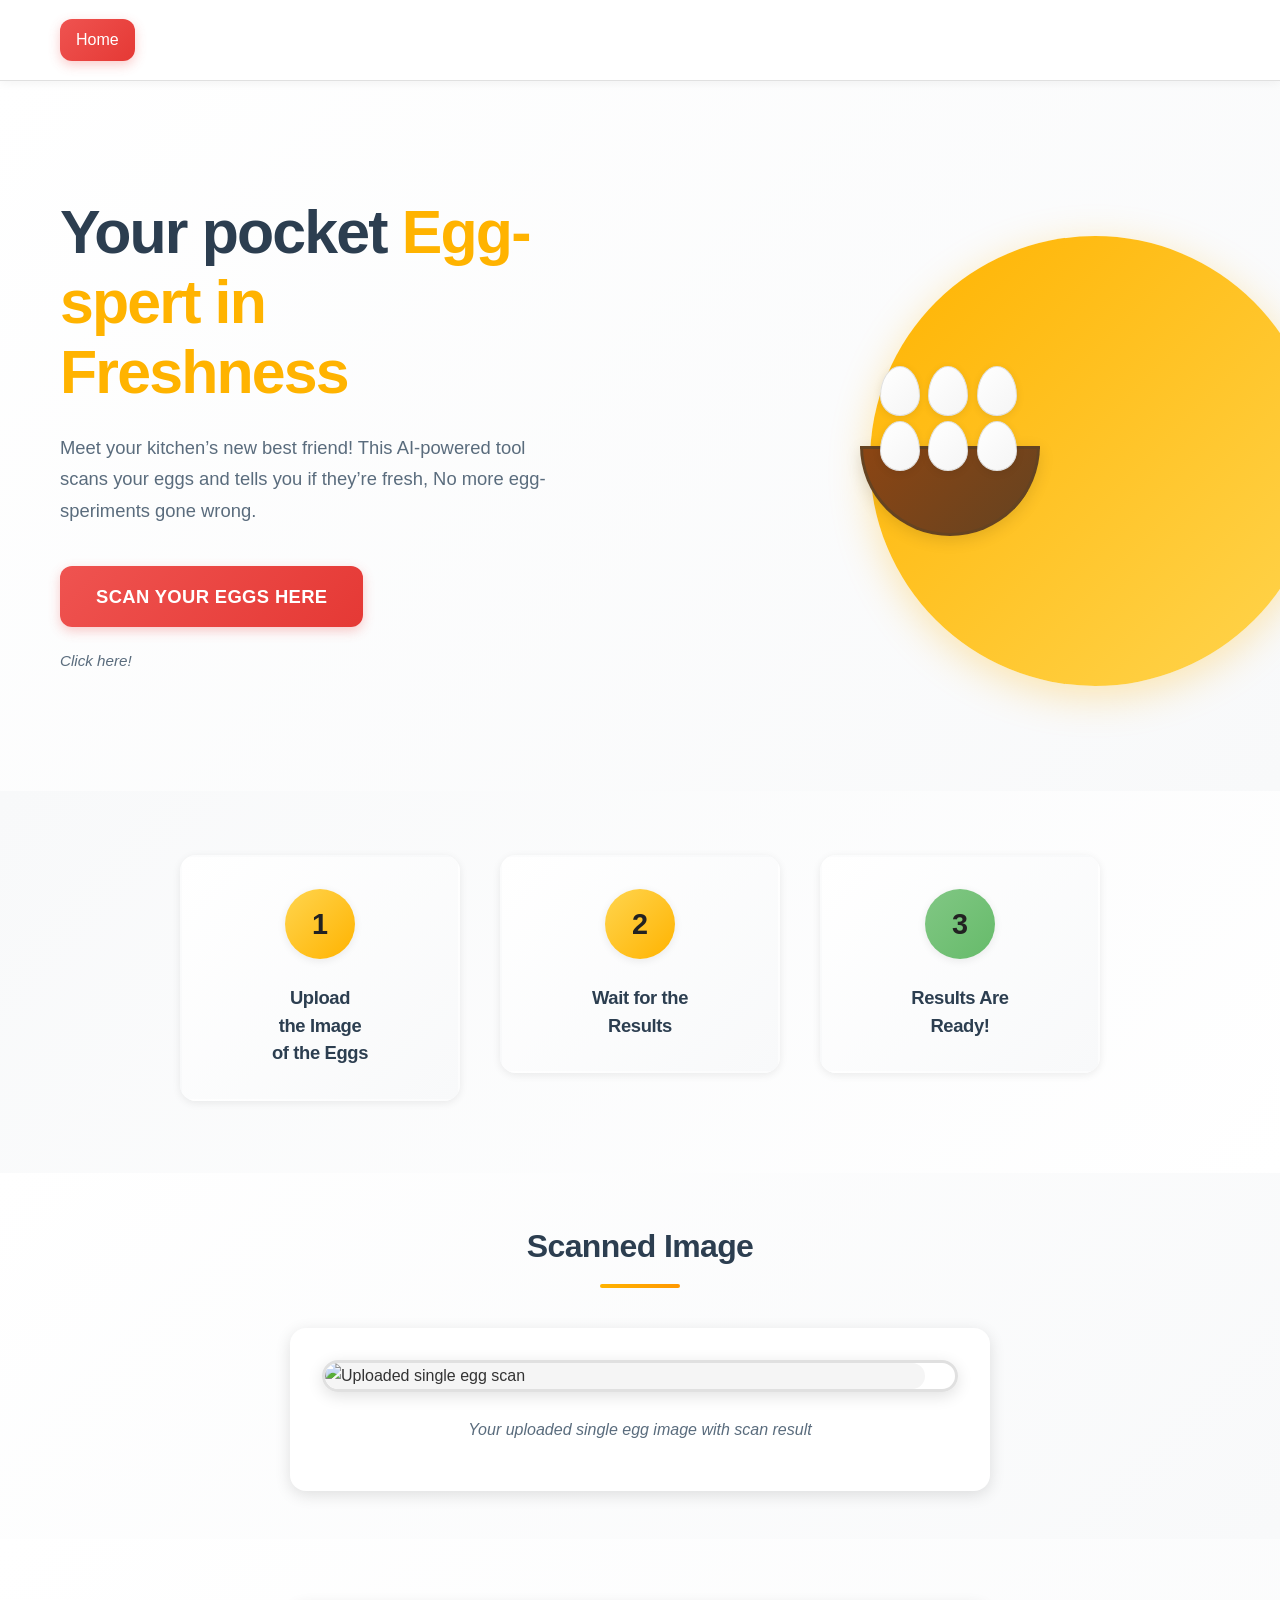
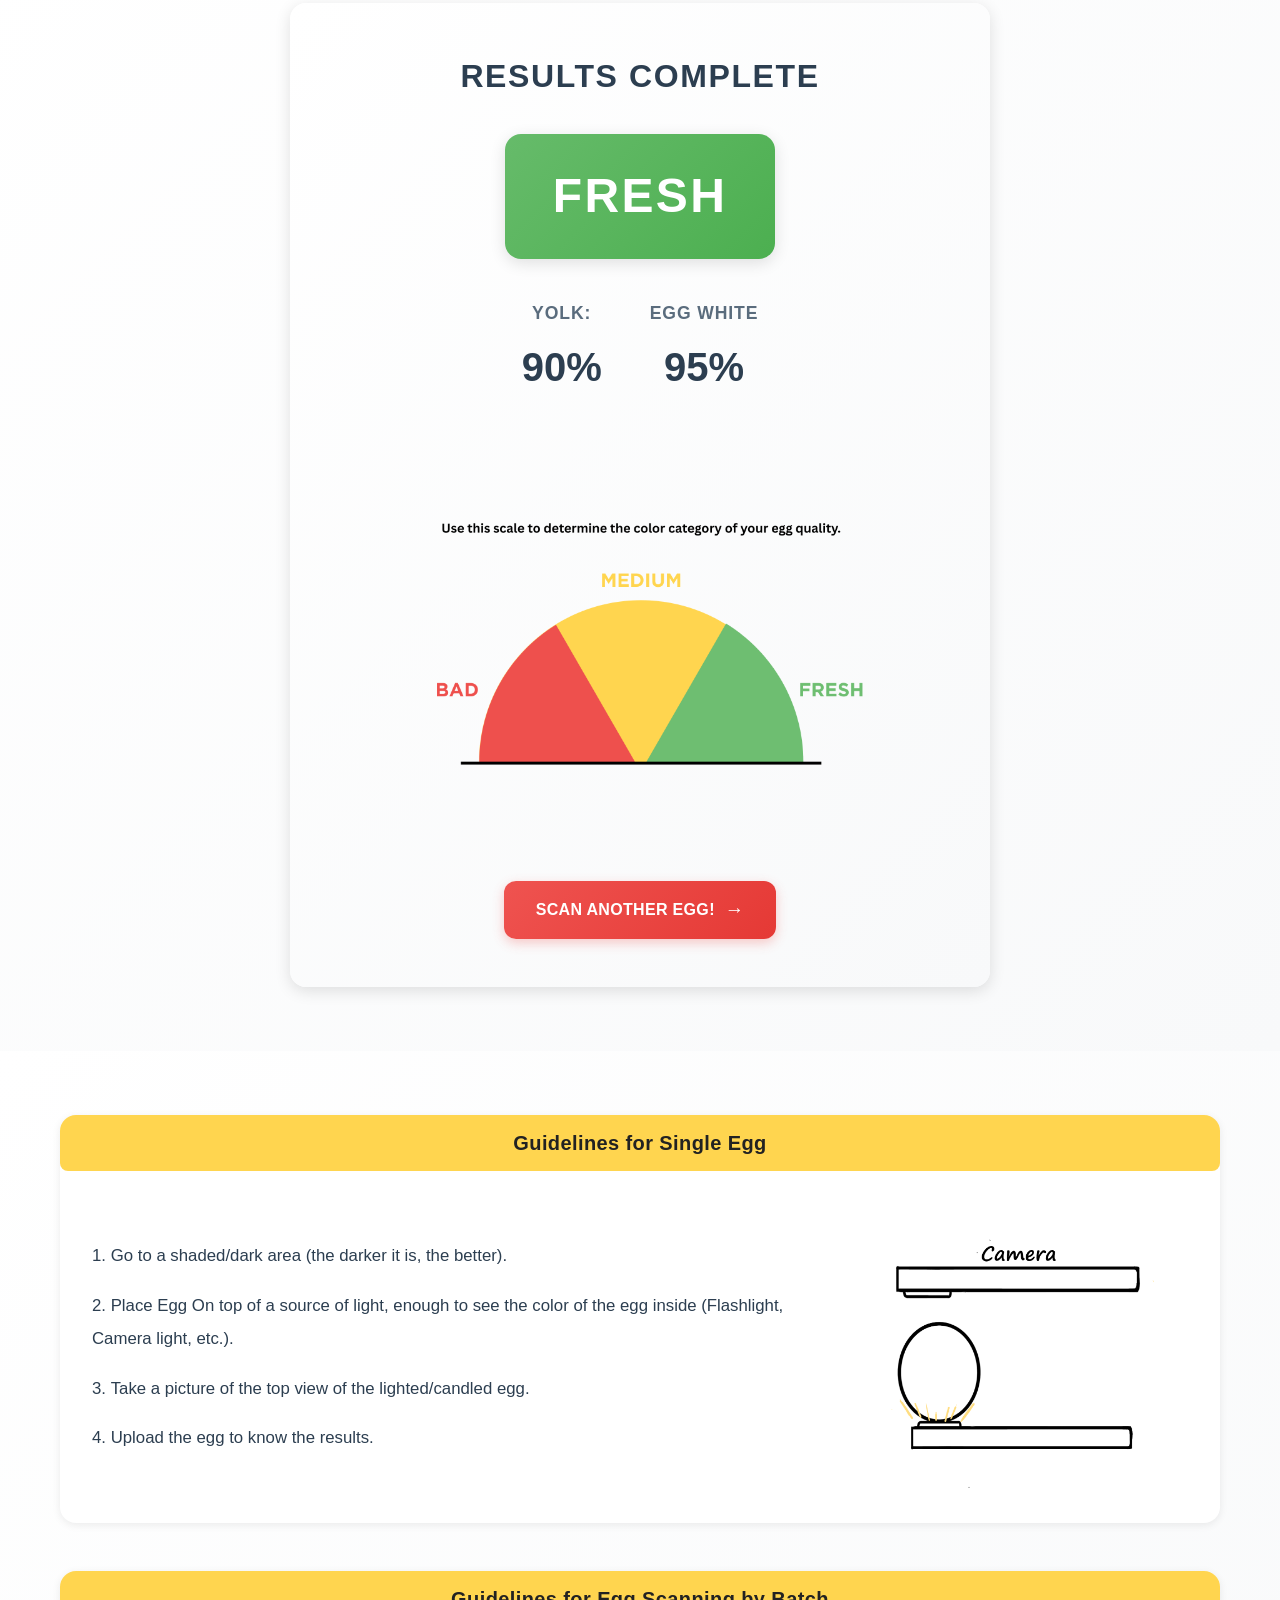
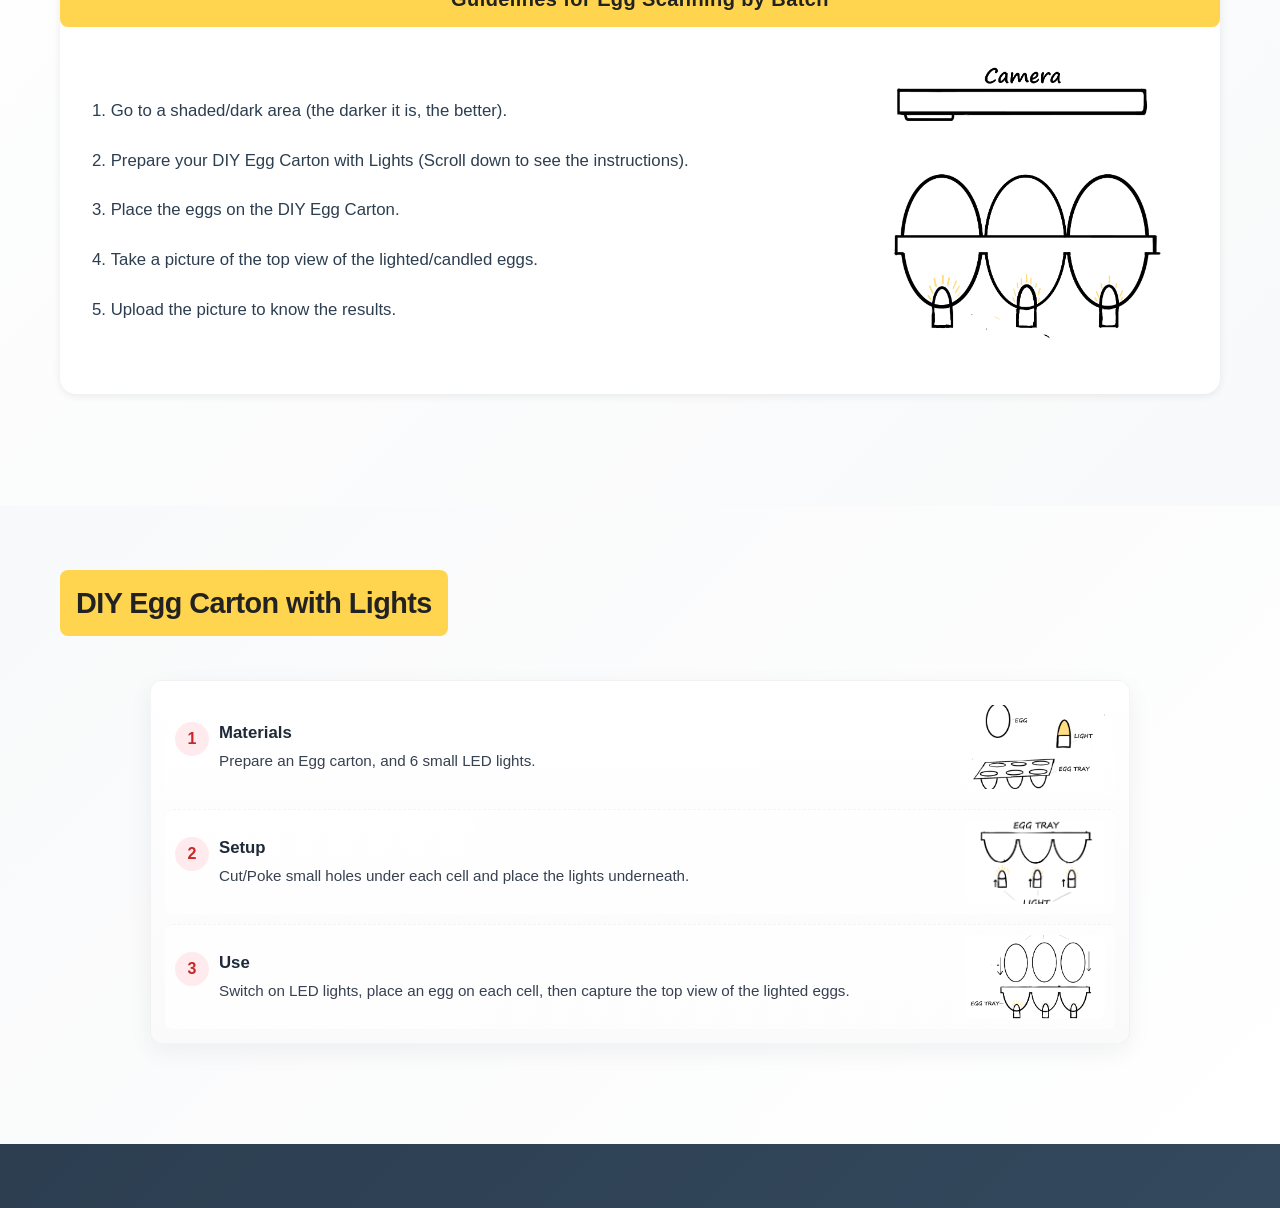
==== commit c9067a4d: "REVISED" ====
--- a/individual-results.html
+++ b/individual-results.html
@@ -104,6 +104,16 @@
                         <div class="status-label fresh-status">FRESH</div>
                     </div>
                     
+                    <div class="result-metrics">
+                        <div class="metric">
+                            <span class="metric-label">YOLK:</span>
+                            <span class="metric-value">90%</span>
+                        </div>
+                        <div class="metric">
+                            <span class="metric-label">EGG WHITE</span>
+                            <span class="metric-value">95%</span>
+                        </div>
+                    </div>
                     
                     <div class="gauge-container">
                         <img src="images/gauge.png" alt="Quality Gauge" class="quality-gauge zoomable" loading="lazy">
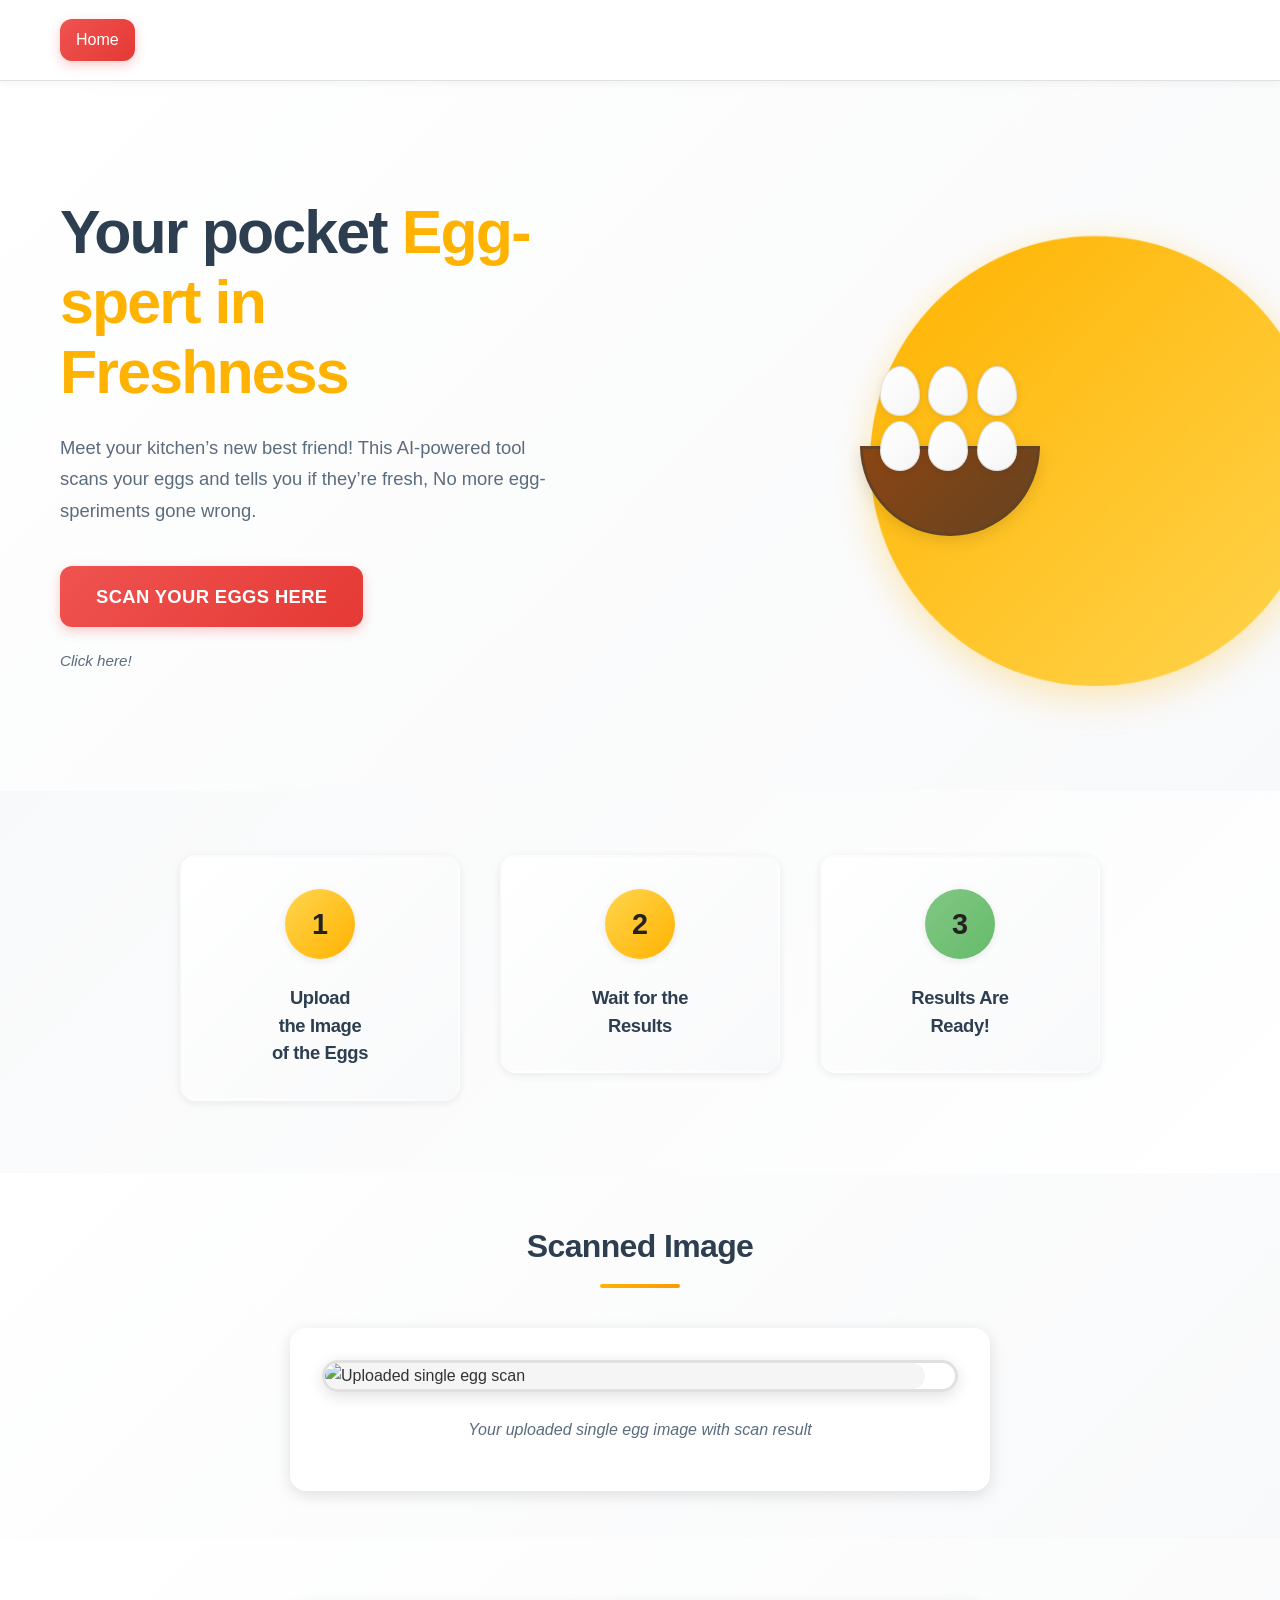
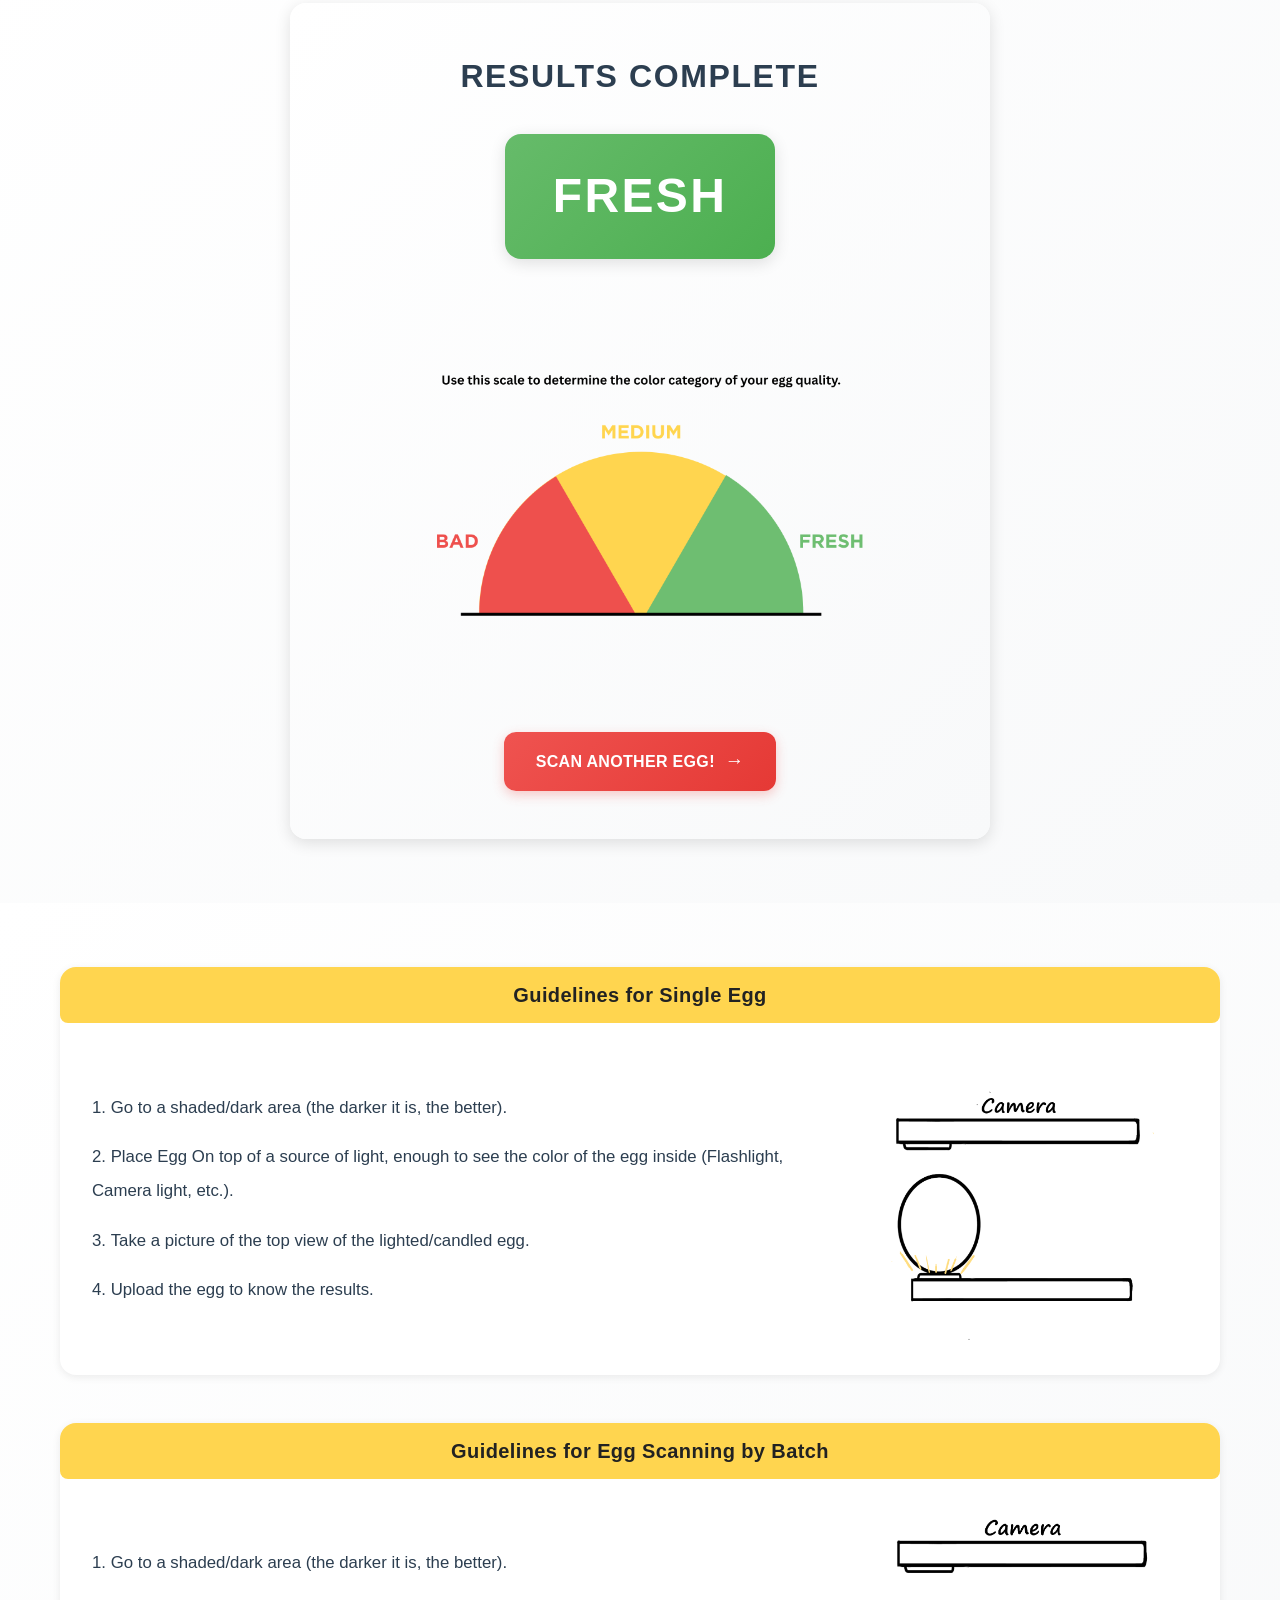
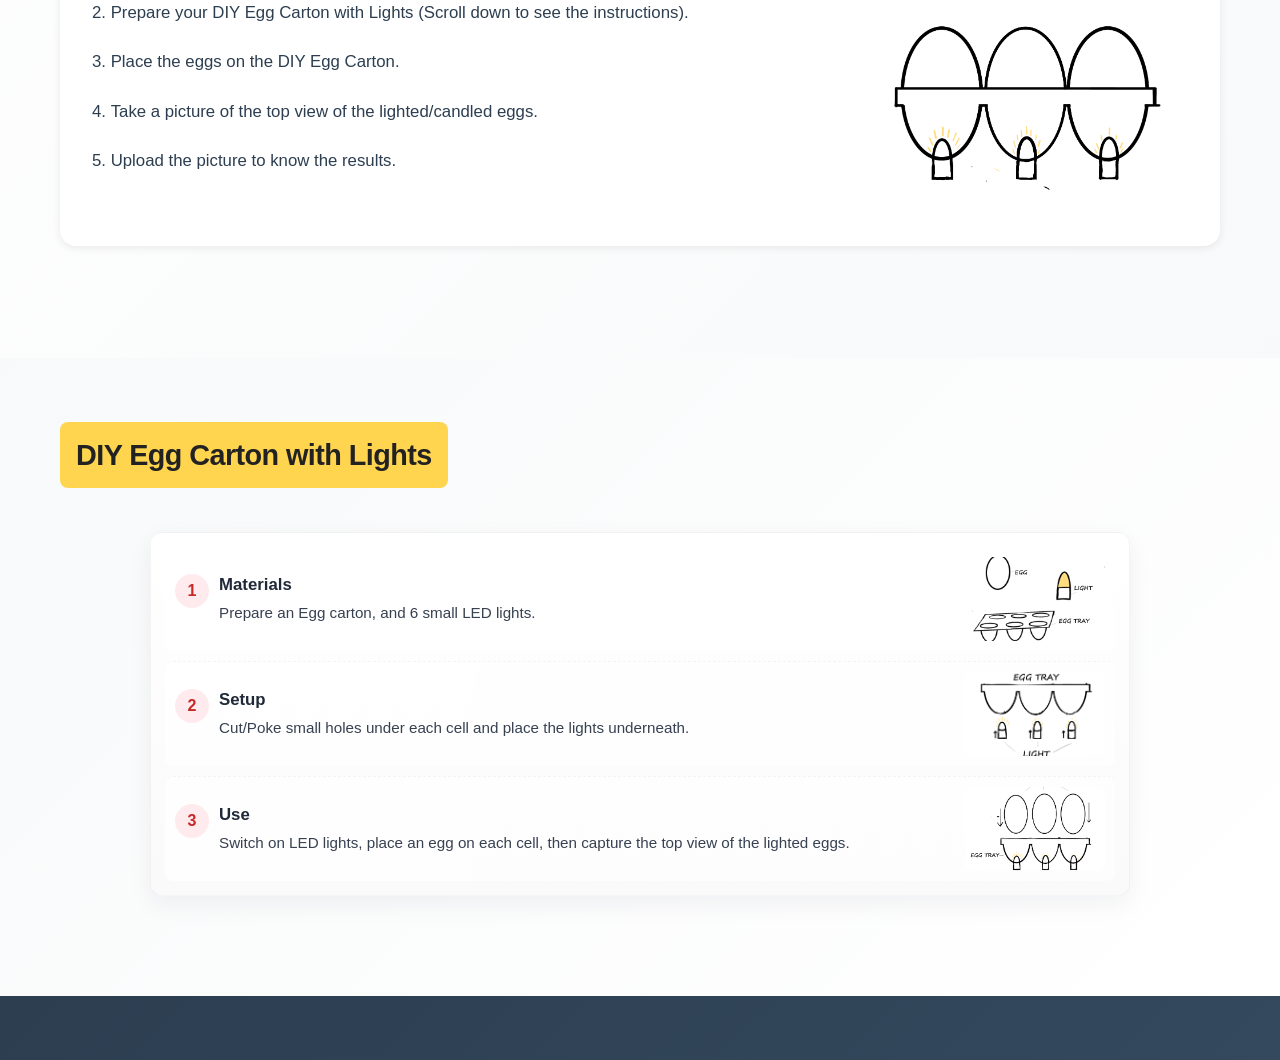
==== commit 1309829f: "updated" ====
--- a/individual-results.html
+++ b/individual-results.html
@@ -104,16 +104,7 @@
                         <div class="status-label fresh-status">FRESH</div>
                     </div>
                     
-                    <div class="result-metrics">
-                        <div class="metric">
-                            <span class="metric-label">YOLK:</span>
-                            <span class="metric-value">90%</span>
-                        </div>
-                        <div class="metric">
-                            <span class="metric-label">EGG WHITE</span>
-                            <span class="metric-value">95%</span>
-                        </div>
-                    </div>
+
                     
                     <div class="gauge-container">
                         <img src="images/gauge.png" alt="Quality Gauge" class="quality-gauge zoomable" loading="lazy">
@@ -372,12 +363,7 @@
                 statusLabel.classList.add('bad-status');
             }
 
-            // Update metrics
-            const yolkMetric = document.querySelector('.metric-value');
-            const whiteMetric = document.querySelectorAll('.metric-value')[1];
-
-            yolkMetric.textContent = result.yolk_score + '%';
-            whiteMetric.textContent = result.white_score + '%';
+            // Metrics removed - only showing overall quality
         }
     </script>
 
